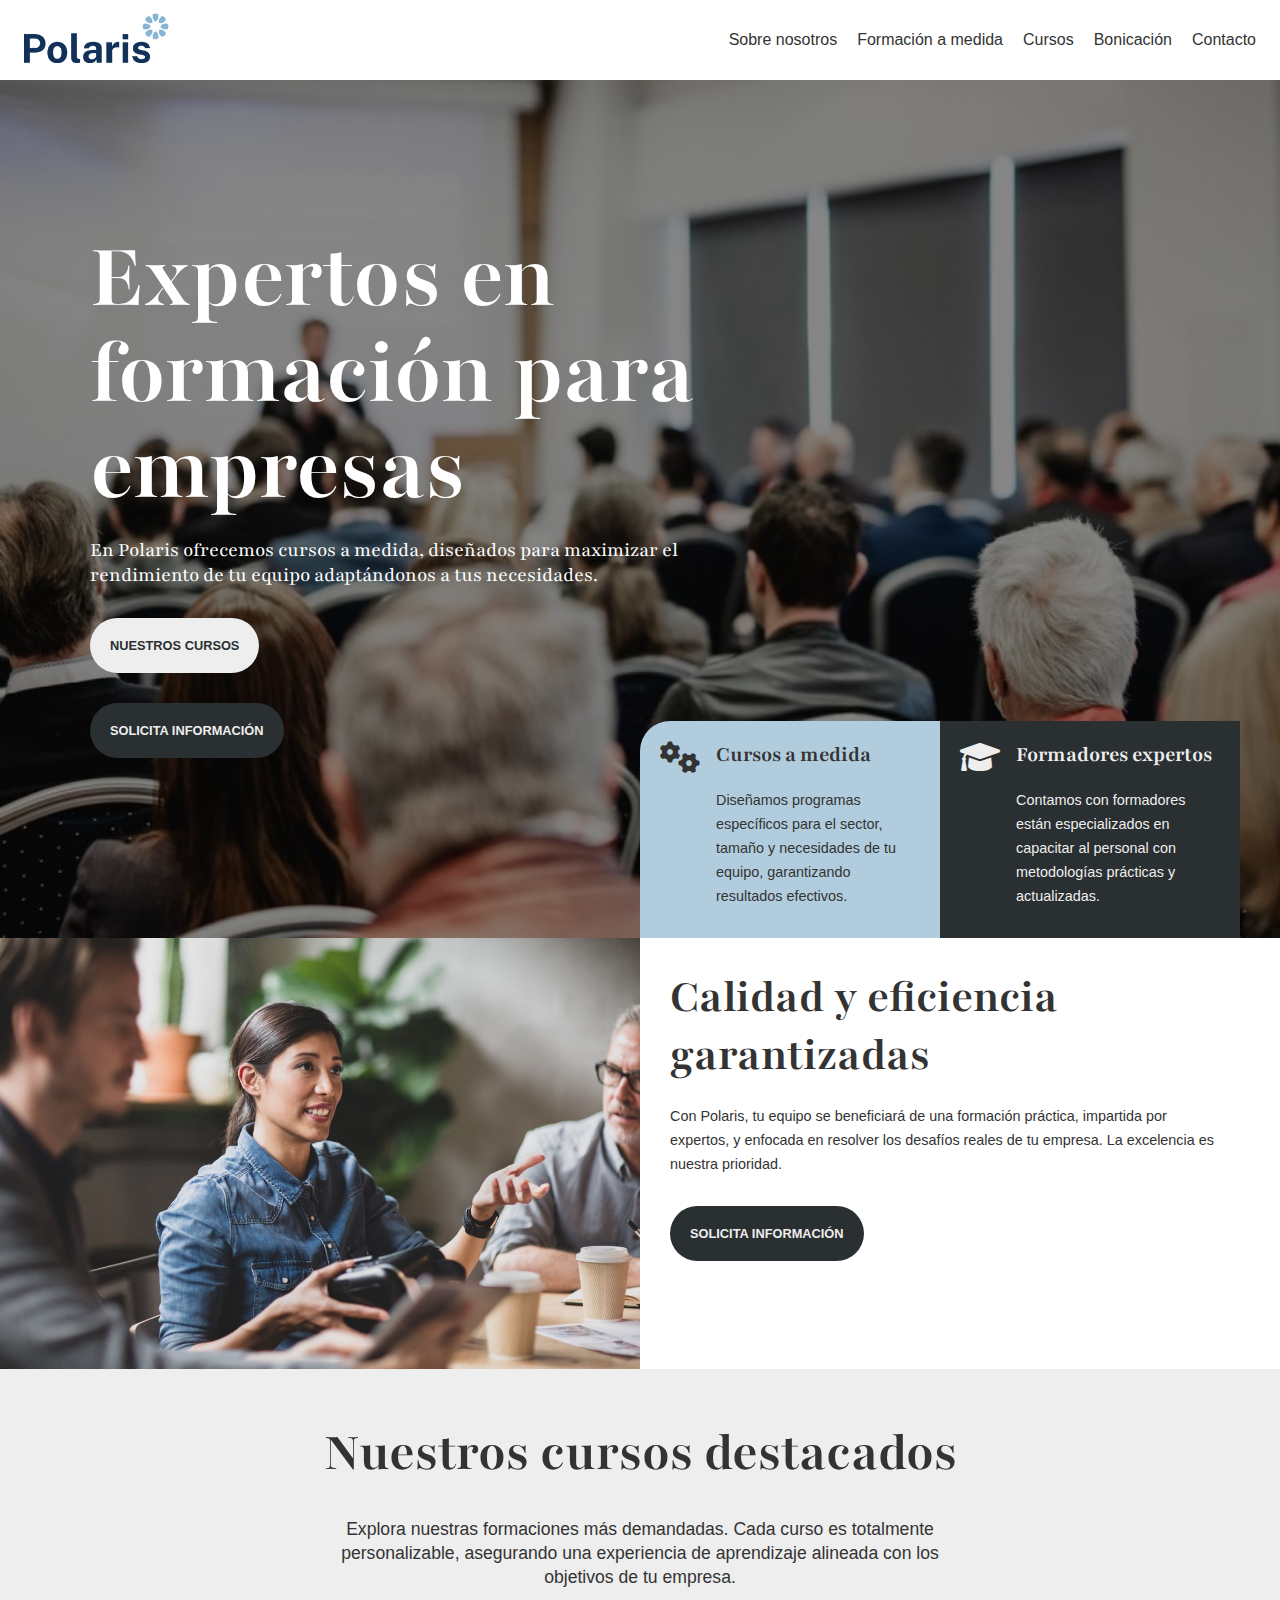
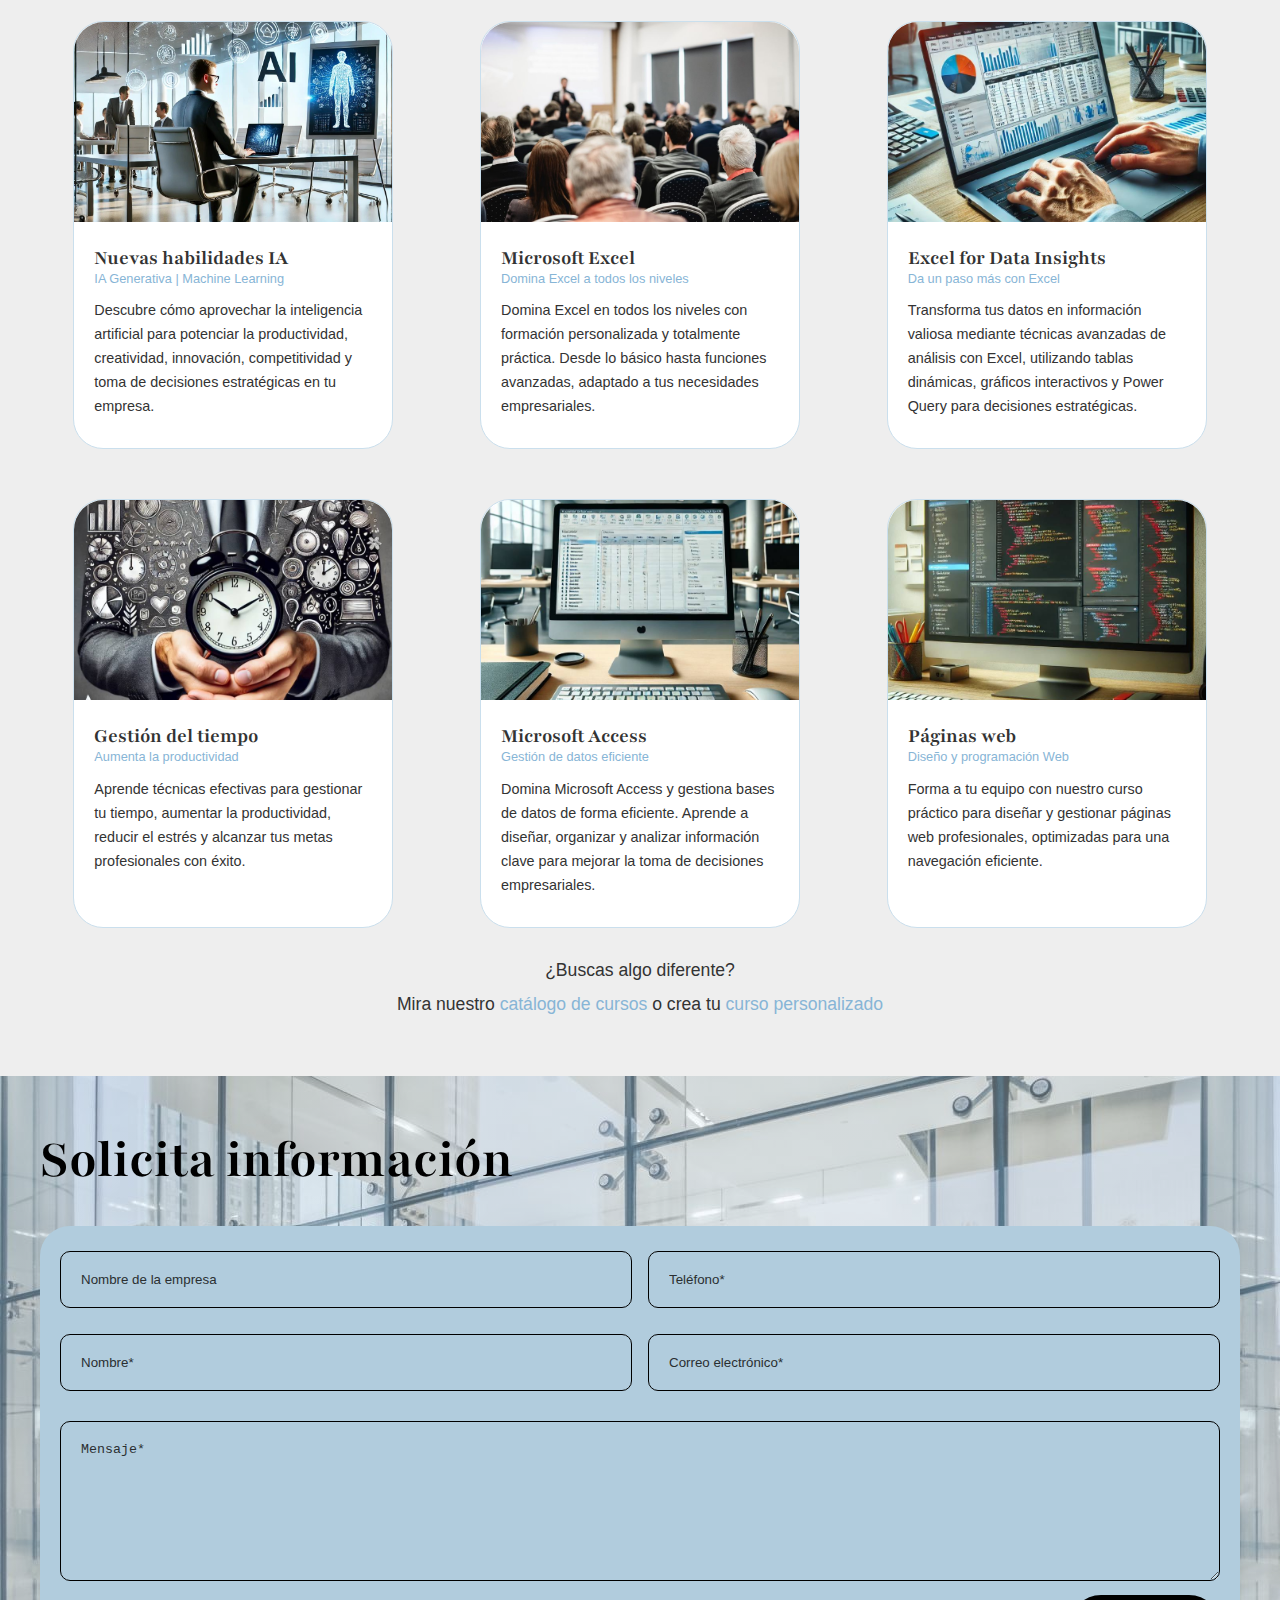
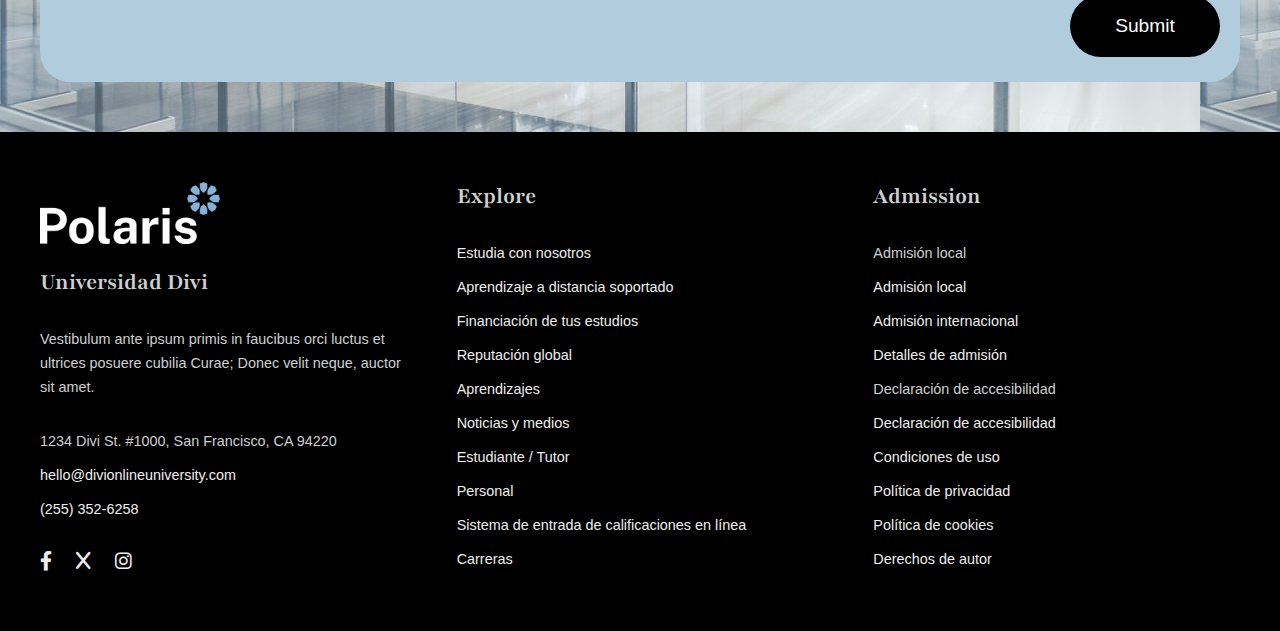
==== index.html @ 24ddc0ba "Home acabada, about us medio" ====
<!DOCTYPE html>
<html lang="es">
<head>
    <meta charset="UTF-8">
    <meta name="viewport" content="width=device-width, initial-scale=1.0">
    <title>Polaris </title>
    <link rel="shortcut icon" href="icon/favicon.ico" type="image/x-icon">

    <!-- FontAwesome -->
    <link rel="stylesheet" href="https://cdnjs.cloudflare.com/ajax/libs/font-awesome/6.0.0-beta3/css/all.min.css">

    <!-- Custom CSS -->
    <link rel="stylesheet" href="./css/style.css">    
    <link rel="stylesheet" href="./css/home.css">    
    <link rel="stylesheet" href="./css/footer.css">   

    <!-- Including jQuery -->
    <script src="https://code.jquery.com/jquery-3.6.0.min.js"></script>   
    <script src="https://cdn.jsdelivr.net/npm/@popperjs/core@2.5.4/dist/umd/popper.min.js"></script>
    <script src="https://stackpath.bootstrapcdn.com/bootstrap/4.5.2/js/bootstrap.min.js"></script>

<!-- Custom JavaScript -->
    <script src="./js/languages.js"></script>
    <script src="./js/editor.js"></script>    
    <style>
        .main-header {

        }
        .section_container {
            max-width: 1400px !important;
            margin: auto;
        }
    </style>
</head>
<body>
<header class="main-header"> 
    <a class="logo" href="./index.html"><img src="./icon/logo.png" alt="Logotipo Polaris"></a>
    <i class="menu-toggle fas fa-bars"></i>  
    <nav class="nav-ul nav-desktop">
        <ul class="nav-links">            
            <li><a href="./about.html">Sobre nosotros</a></li>
            <li><a href="./admissions.html">Formación a medida</a></li>
            <li><a href="./blog.html">Cursos</a></li>
            <li><a href="./contact.html">Bonicación</a></li>
            <li><a href="./contact.html">Contacto</a></li>            
        </ul>
    </nav>    
</header>
<nav class="nav-ul nav-mobile">
    <ul class="nav-links">            
        <li><a href="./about.html">Sobre nosotros</a></li>
        <li><a href="./admissions.html">Formación a medida</a></li>
        <li><a href="./blog.html">Cursos</a></li>
        <li><a href="./contact.html">Bonicación</a></li>     
        <li><a href="./contact.html">Contacto</a></li>       
    </ul>
</nav>

<script src="./js/menu.js"></script>
<main>
<section class="banner">
    <div class="section-container">
        <div class="banner-content">                   
            <div class="item">
                <h1>Expertos en formación para empresas</h1>
                <h3>En Polaris ofrecemos cursos a medida, diseñados para maximizar el rendimiento de tu equipo adaptándonos a tus necesidades.</h3>                
                <a class="btn btn1" href="cursos.html">Nuestros cursos</a> 
                <a class="btn btn2" href="contact.html">Solicita información</a>
            </div>
        </div>
        <!-- <div class="hola">Hola</div> -->
        <div class="students-container">
            <div class="students-item">
                <i class="fas fa-cogs"></i>
                <div class="students-content">
                    <h4>Cursos a medida</h4>          
                    <p>Diseñamos programas específicos para el sector, tamaño y necesidades de tu equipo, garantizando resultados efectivos.</p>
                </div>            
            </div>
            <div class="students-item">
                <i class="fas fa-graduation-cap"></i>
                <div class="students-content">
                    <h4>Formadores expertos</h4>          
                    <p>Contamos con formadores están especializados en capacitar al personal con metodologías prácticas y actualizadas.</p>
                </div>            
            </div>
        </div>
    </div>
</section> 
<section class="students">     
    <div class="text-medio">         
        <div class="item image-container">        
            <img class="students-image" src="./img/meet02.jpg">          
        </div>                   
        <div class="text-medio-content">
            <h3>Calidad y eficiencia garantizadas</h3>
            <p>Con Polaris, tu equipo se beneficiará de una formación práctica, impartida por expertos, y enfocada en resolver los desafíos reales de tu empresa. La excelencia es nuestra prioridad.</p>
            <a class="btn btn2" href="contact.html">Solicita información</a>
        </div>       
    </div>   
</section>
<section class="cursos">  
    <div class="section-container cursos-container"> 
        <header class="cursos-header">
            <h2>Nuestros cursos destacados</h2>
            <p>Explora nuestras formaciones más demandadas. Cada curso es totalmente personalizable, asegurando una experiencia de aprendizaje alineada con los objetivos de tu empresa.</p>               
        </header>        
        <div class="cursos-flex">
            <div class="curso">
                <img src="./img/ia.jpg" alt="IA">
                <div class="curso-content">
                    <h3>Nuevas habilidades IA</h3>
                    <h4>IA Generativa | Machine Learning</h4>
                    <p>Descubre cómo aprovechar la inteligencia artificial para potenciar la productividad, creatividad, innovación, competitividad y toma de decisiones estratégicas en tu empresa.</p>
                </div>               
            </div>
            <div class="curso">
                <img src="./img/meet01.jpg" alt="Clase meeting">
                <div class="curso-content">
                    <h3>Microsoft Excel</h3>
                    <h4>Domina Excel a todos los niveles</h4>
                    <p>Domina Excel en todos los niveles con formación personalizada y totalmente práctica. Desde lo básico hasta funciones avanzadas, adaptado a tus necesidades empresariales.</p>
                </div>               
            </div>
            <div class="curso">
                <img src="./img/excel2.jpg" alt="Portátil Excel">
                <div class="curso-content">
                    <h3>Excel for Data Insights</h3>
                    <h4>Da un paso más con Excel</h4>
                    <p>Transforma tus datos en información valiosa mediante técnicas avanzadas de análisis con Excel, utilizando tablas dinámicas, gráficos interactivos y Power Query para decisiones estratégicas.</p>
                </div>               
            </div>
            <div class="curso">
                <img src="./img/tiempo.jpg" alt="">
                <div class="curso-content">
                    <h3>Gestión del tiempo</h3>
                    <h4>Aumenta la productividad</h4>
                    <p>Aprende técnicas efectivas para gestionar tu tiempo, aumentar la productividad, reducir el estrés y alcanzar tus metas profesionales con éxito.</p>
                </div>               
            </div>
            <div class="curso">
                <img src="./img/access.jpg" alt="">
                <div class="curso-content">
                    <h3>Microsoft Access</h3>
                    <h4>Gestión de datos eficiente</h4>
                    <p>Domina Microsoft Access y gestiona bases de datos de forma eficiente. Aprende a diseñar, organizar y analizar información clave para mejorar la toma de decisiones empresariales.</p>
                </div>               
            </div>
            <div class="curso">
                <img src="./img/web.jpg" alt="">
                <div class="curso-content">
                    <h3>Páginas web</h3>
                    <h4>Diseño y programación Web</h4>
                    <p>Forma a tu equipo con nuestro curso práctico para diseñar y gestionar páginas web profesionales, optimizadas para una navegación eficiente.</p>
                </div>               
            </div>            
        </div> <!-- Cursos Flex  -->
        <div class="diferente">
            <p>¿Buscas algo diferente?</p>
            <p>Mira nuestro <a href="cursos.html">catálogo de cursos</a> o crea tu <a href="amedida.html">curso personalizado</a></p>   
        </div>
             
    </div>      
</section>    
<section class="contact">
    <div class="section-container">    
        <header>
            <h2>Solicita información</h2>  
        </header>
        
        <form action="#" method="post" class="section-container mission-container formContact">
            <div class="form-group">
                <input type="text" name="empresa" placeholder="Nombre de la empresa">
                <input type="tel" name="telefono" placeholder="Teléfono*" required>
                <input type="text" name="nombre" placeholder="Nombre*" required>    
                <input type="email" name="email" placeholder="Correo electrónico*" required>
            </div>
            <textarea class="textareaContact" name="message" placeholder="Mensaje*" required></textarea>
            <input type="submit" class="btnContact">
        </form>
    </div> <!-- Container -->
</section> <!-- Mission -->
</main>
<footer class="footer">
  <div class="section-container footer-container">
    <div class="footer-column">
      <img src="./icon/polaris_logo_blanco.png" alt="Logotipo Polaris de color blanco" class="logo-blanco">
      <h4 class="footer-title">Universidad Divi</h4>
      <p class="footer-text">Vestibulum ante ipsum primis in faucibus orci luctus et ultrices posuere cubilia Curae; Donec velit neque, auctor sit amet.</p>
      <div class="footer-contact">
        <p>1234 Divi St. #1000, San Francisco, CA 94220</p>
        <p><a href="mailto:hello@divionlineuniversity.com">hello@divionlineuniversity.com</a></p>
        <p><a href="tel:+12553526258">(255) 352-6258</a></p>
      </div>
      <div class="social">
        <a href="https://www.facebook.com" target="_blank" class="fab fa-facebook-f">
            
        </a>
        <a href="https://x.com" target="_blank" class="fab fa-x">
            
        </a>
        <a href="https://www.instagram.com" target="_blank" class="fab fa-instagram">
            
        </a>
      </div>
    </div>

    <div class="footer-column">
        <h4 class="footer-title">Explore</h4>
        <p><a href="#">Estudia con nosotros</a></p>
        <p><a href="#">Aprendizaje a distancia soportado</a></p>
        <p><a href="#">Financiación de tus estudios</a></p>
        <p><a href="#">Reputación global</a></p>
        <p><a href="#">Aprendizajes</a></p>
        <p><a href="#">Noticias y medios</a></p>
      
        
        <p><a href="#">Estudiante / Tutor</a></p>
        <p><a href="#">Personal</a></p>
        <p><a href="#">Sistema de entrada de calificaciones en línea</a></p>
        <p><a href="#">Carreras</a></p>
    </div>

    <div class="footer-column">
        <h4 class="footer-title">Admission</h4>
        <p class="footer-section-title">Admisión local</p>
        <p><a href="#">Admisión local</a></p>
        <p><a href="#">Admisión internacional</a></p>
        <p><a href="#">Detalles de admisión</a></p>
        <p class="footer-section-title">Declaración de accesibilidad</p>
        <p><a href="#">Declaración de accesibilidad</a></p>
        <p><a href="#">Condiciones de uso</a></p>
        <p><a href="#">Política de privacidad</a></p>
        <p><a href="#">Política de cookies</a></p>
        <p><a href="#">Derechos de autor</a></p>
    </div>
  </div>  
</footer>    
</body>
</html>
---- css/style.css ----
@import url('https://fonts.googleapis.com/css2?family=Playfair:ital,opsz,wght@0,5..1200,300..900;1,5..1200,300..900&display=swap');
*,
*::after, 
*::before {
    margin: 0;
    padding: 0;
    box-sizing: border-box;
}
:root {
    --color-light-gray: #eeeeee;
    --color-dark-gray: #2a2f31;
    --color-white: #ffffff;
    --color-blue-gray: #b1ccdd;
    --color-black: black;
    --color-gray: #333333;
    --color-light-blue-gray: #9c9e9c;
    --color-icon-bg: #b1ccdd;
    --color-border: #E0E0E0;
    --color-dark-blue: #87b5d6;
    --color-logo-navy: #113159;
    --color-logo-sky: #cadfed;
}

/*  ********************************* * *  * * * * * * * * *  *********************************************** */
/*  *********************************     ESTILOS GENERALES   *********************************************** */
/*  ********************************* * *  * * * * * * * * *  *********************************************** */

body {
    font-family: "Open Sans", Arial, sans-serif;
    background-color: var(--color-light-gray);
    ;
}
h1,
h2,
h3,
h4,
h5,
h6 {
    font-family: "Playfair", serif;
    font-optical-sizing: auto;
}
section:not(section:banner) {
    padding: 50px 20px;
}

section header {
    margin-bottom: 2rem;
}
section header > h2 {
    font-size: 2.5rem;
    margin-bottom: 1.5rem;
}

p a {
    color: var(--color-dark-blue);
    text-decoration: none;
}
p a:hover {
    text-decoration: underline;
}

/* BOTONES */
a.btn {
    display: block;
    width: fit-content;
    border-radius: 50px;
    padding: 20px;
    text-transform: uppercase;
    font-size: .8rem;
    font-weight: 700;
    position: relative;
    cursor: pointer;
    margin: 30px 0;
    text-decoration: none;
}
a.btn:after {
    content: ">";
    position: absolute;
    right: 20px;
    opacity: 0;
    transition: .2s;
}
a.btn:hover:after {
    opacity: 1;
    right: 8px;
}
a.btn1 {    
    background-color: var(--color-light-gray);
    color: var(--color-dark-gray)    
    
}
a.btn2 {    
    color: var(--color-light-gray);
    background-color: var(--color-dark-gray);
}



p {
    line-height: 1.5rem;
    font-size: 0.9rem;
    margin-bottom: 10px;
    
}

.section-container {
    position: relative;
    max-width: 1200px;
    margin: auto;
}



/*  ********************************* * *  * * * * * * * * *  *********************************************** */
/*  ********************************* * *  * HEADER NAV  * *  *********************************************** */
/*  ********************************* * *  * * * * * * * * *  *********************************************** */

header.main-header {
    background-color: var(--color-white);
    height: 80px;
    padding: 0 24px;
    display: flex;
    justify-content: space-between;
    align-items: center;
    position: relative;
    
}
header.main-header > * {
    display: block;
}
a.logo > img {
    height: 50px;
    
}
i.fa-bars {
    font-size: 24px;
    color: var(--color-logo-navy);
    cursor: pointer;
    
}
i.fa-bars:hover {    
    color: var(--color-dark-blue);
    transition: .5s;    
}
nav.nav-desktop {
    display: none;
}
nav.nav-mobile {
    background-color: var(--color-white);
    position: absolute;
    left: 0;
    right: 0;
    top: 80px;
    padding: 24px;
    z-index: 100;
    display: none;
}
nav.nav-mobile li {
    list-style: none;    
    border-bottom: 1px solid var(--color-light-gray);
}
nav.nav-mobile li:hover {
    background-color: var(--color-light-gray);
    transition: .5s;
}
nav.nav-mobile a {
    color: var(--color-logo-navy);
    text-decoration: none;
    display: block;
    padding: 14px;
}

@media (min-width: 980px) {
    i.fa-bars {
        display: none;
    }
    .nav-mobile {
        display: none !important;
    }
    nav.nav-desktop {
        display: block;
    }
    nav.nav-desktop ul {
        display: flex;
    }
    nav.nav-desktop li {
        list-style: none;
        margin-left: 20px
    }

    nav.nav-desktop a {
        text-decoration: none;
        color: var(--color-gray)
    }
    nav.nav-desktop a:hover {
        color: var(--color-logo-navy);

    }    
}

/*FORM*/

/* Form Section */

section.contact {
    
    background-image: linear-gradient(#fff5,#fff5),url(../img/office2.jpg);
    padding: 50px 20px;
    
    
}
.contact header > h2 {
    font-size: 3.5rem;
    
}
.formContact {
    background: var(--color-icon-bg);
    padding: 20px;
    border-radius: 30px;    
    text-align: right;     
    max-width: 400px;
}
form input, form textarea {
    padding: 20px;
    border: 1px solid var(--color-black);
    border-radius: 10px;
    /* font-size: 1rem; */
    background: transparent;
    width: 100%;
    margin: 5px 0;
    outline: none;
}

form input:focus, form textarea:focus {
    background-color: var(--color-logo-sky);
}

form input::placeholder, form textarea::placeholder {
    color: var(--color-dark-gray);
}

.textareaContact {
   
    height: 160px;
    
}

.btnContact {
    width: 150px;
    padding: 20px;
    background: black;
    color: white;
    border: none;
    border-radius: 40px;
    font-size: 1.2rem;
    cursor: pointer;   
}

.cardsContact {
    display: flex;
    justify-content: space-around;
    gap: 20px;
    padding: 20px;
    margin: 30px 80px;
}

.card {
    flex: 1;
    padding: 15px;
    border-radius: 8px;
}

.card h3 {
    margin: 0 0 10px;
    font-size: 1.2em;
}

.card p {
    margin: 5px 0;
}
@media (min-width: 980px) {
    .formContact {           
            
        max-width: initial;
    }

    .form-group {
        display: flex;
        flex-wrap: wrap;
        gap: 1rem;
        margin-bottom: 20px;
    }

    .form-group > * {
        flex: 1 1 400px;
    }

}
---- css/home.css ----
.banner {
   
    color: var(--color-white);
    background-image: linear-gradient(#0007,#0007),url("../img/meet01.jpg");
    background-size: cover;
    background-position: center;
    background-repeat: no-repeat;    
    position: relative;
    text-align: start;  


}
.banner-content {
    position: relative;
    z-index: 2;
    max-width: 750px;
    padding: 50px 20px;
    
}


.banner-content h1 {
    font-size: 4rem;
    color: var(--color-white);
    text-align: left;
    /* text-shadow: 0 0 3px black; */
    line-height: 4rem;
    
}

.banner-content h3 {
    font-size: 1.3rem;
    /* margin-left: 160px; */
    margin-top: 20px;
    
    font-weight: 400;    
}

/*---------------SECCION CALIDAD Y EFICIENCIA ------------------------------*/
section.students {
    background-color: var(--color-dark-gray);
    padding: 0 30px;
}
.students-container {
    background-color: var(--color-dark-gray);
    padding: 20px;
}
.students-item {
    padding: 20px;
    border-radius: 30px 0 0 0;
    display: flex;
    gap: 16px;
}
.students-content > h4 {
    font-size: 1.4rem;
    margin-bottom: 20px;
}

.students-item:first-of-type {
    background-color: var(--color-blue-gray);
    color: var(--color-gray)

}
.students-item:last-of-type {
    color: var(--color-light-gray);
    background-color: var(--color-dark-gray);

}
.students-item i {
    font-size: 2rem;
}
.students-image {
    width: 100%;
    border-radius: 0 0 30px 0;
}
.text-medio-content {
    background-color: var(--color-white);
    margin-top: 20px;
    padding: 30px;
    border-radius: 0 30px 0 0;
    color: var(--color-gray);
}
.text-medio-content h3 {
    font-size: 1.5rem;
    margin-bottom: 20px;
}



@media (min-width: 980px) {
    .banner-content {
        padding: 150px 50px;
        
    }

    
    .banner-content h1 {
        font-size: 6rem; 
        line-height: 6rem;   
        
    }

   
    
    .banner-content h3 {
        font-size: 1.3rem;
        /* margin-left: 160px; */
        margin-top: 20px;
        
        font-weight: 400;    
    }
    section.students {
        padding: 0;
        
        
    }
    .text-medio {
        display: flex;
        


    }
    .text-medio > *{
        flex: 1 1 50%;
    }
    .text-medio-content {
        border-radius: 0;

        
    }
    .text-medio-content h3 {
        font-size: 3rem;
        
    }
    .text-medio-content > * {
        max-width: 550px;
    }
    
    .students-container {
        background-color: initial;
        position: absolute;
        bottom: 0;
        right: 0;
        display: flex;
        justify-content: flex-end;
        padding: initial;
        
    }
    .students-container > * {
        flex: 0 0 25%;
    }
    .students-item:last-of-type {
        border-radius: 0;
    }
    .text-medio-flex {
        display: flex;
        justify-content: flex-start;
    }
    .text-medio-flex >  * {
        flex: 0 0 300px;
    }
    div.text-medio-content {
        margin: 0;
    }
    .students-image {
       height: 100%;
       border-radius: initial;
       object-fit: cover;
    }

    

}

/* SECCION CURSOS*/

section.cursos {
    background-color: var(--color-light-gray);
    color: var(--color-gray);
    padding: 50px 20px
    
}
.cursos-header {
    text-align: center;    
    
}

.cursos-header p {
    margin: 30px auto 20px;
}
.curso {
    border-radius: 30px;
    border: 1px solid var(--color-logo-sky);
    margin: 0 auto 30px;
    background-color: var(--color-white);
    max-width: 320px;
    
}
.curso img {
    width: 100%;
    border-radius: 30px 30px 0 0;
    height: 200px;
    object-fit: cover;
}
.curso-content {
    padding: 20px;
}
.curso-content h3 {
    font-size: 1.3rem;    
}
.curso-content h4 {
    font-size: .8rem;   
    font-weight: 400;
    font-family: "Open Sans", Arial, sans-serif;
    color: var(--color-dark-blue);
    margin-bottom: .8rem;
}
.diferente {
    text-align: center;


}


@media (min-width: 980px) {
    .cursos-flex {
        display: flex;
        gap: 20px;
        flex-wrap: wrap;
    }
    .cursos-flex > * {
        flex: 1 1 300px;
    }
    .cursos-header h2 {
        font-size: 3.5rem;
        
    }
    .cursos-header p {
        font-size: 1.1rem;
        max-width: 600px;
        
    }
    .diferente p {
        font-size: 1.1rem;
        
    }
}
---- css/footer.css ----
.footer {
    background-color: #000;
    color: #cdd0d1;
    padding: 30px;
}
.footer a {
  color: var(--color-light-gray);
  text-decoration: none;
}
.footer a:hover {
  color: var(--color-white);
  text-decoration: none;
}
.footer p {
  margin-bottom: 10px;;
}
.footer .logo-blanco {
  width: 180px;
  margin-bottom: 20px;
}

.footer-title {
  margin-bottom: 30px;
}

.footer-contact {
  padding: 20px 0;
}

.footer-column {
  padding: 20px 0;
}

.footer-column:not(:first-of-type) {  
  border-top: 1px solid var(--color-dark-gray);
}
.social a {
  margin-right: 20px;
  font-size: 1.2rem;
}

@media (min-width: 980px) {
  .footer-container {
    display: flex;
    gap: 50px;
    justify-content: space-between;
  }
  .footer-column {
    flex: 1 1 300px;
    border-top: initial;
  }
  .footer-column:not(:first-of-type) {  
    border-top: 0;
  }
  .footer-title {
    font-size: 1.5rem;
  }
}
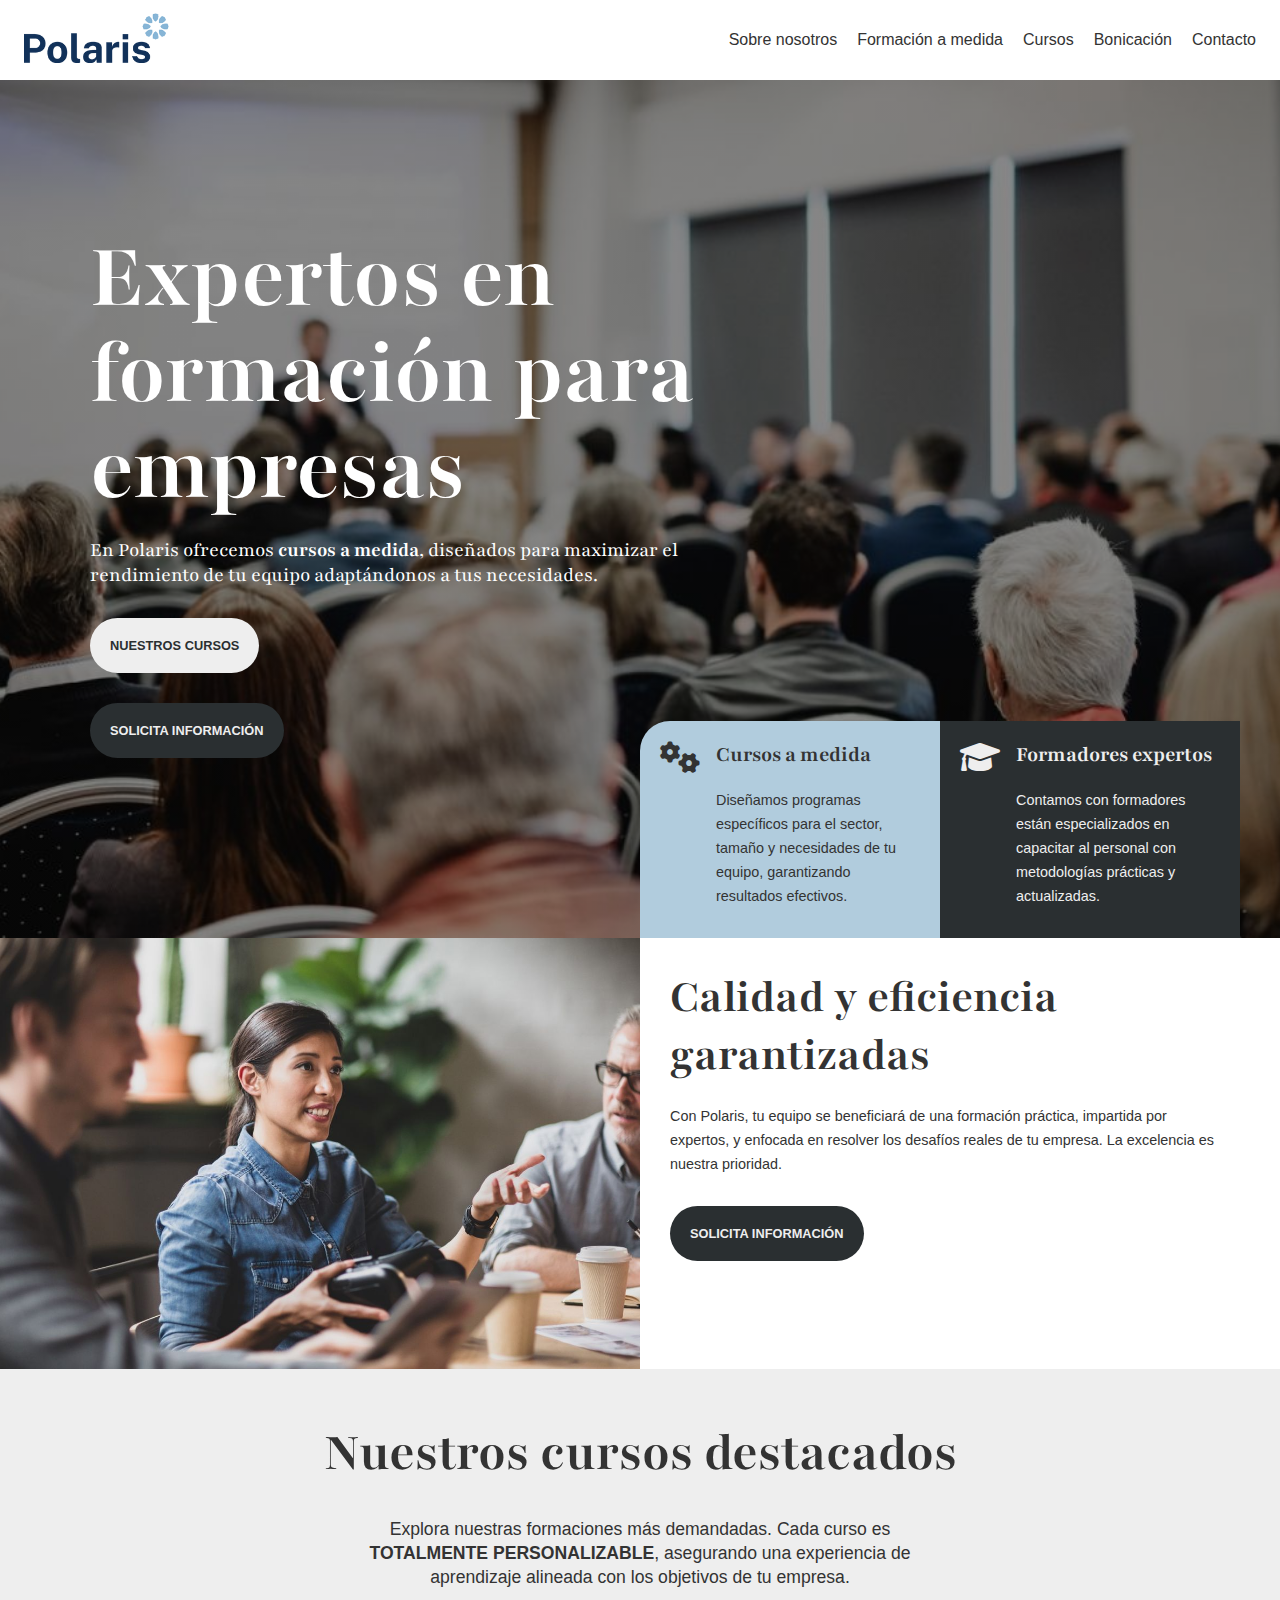
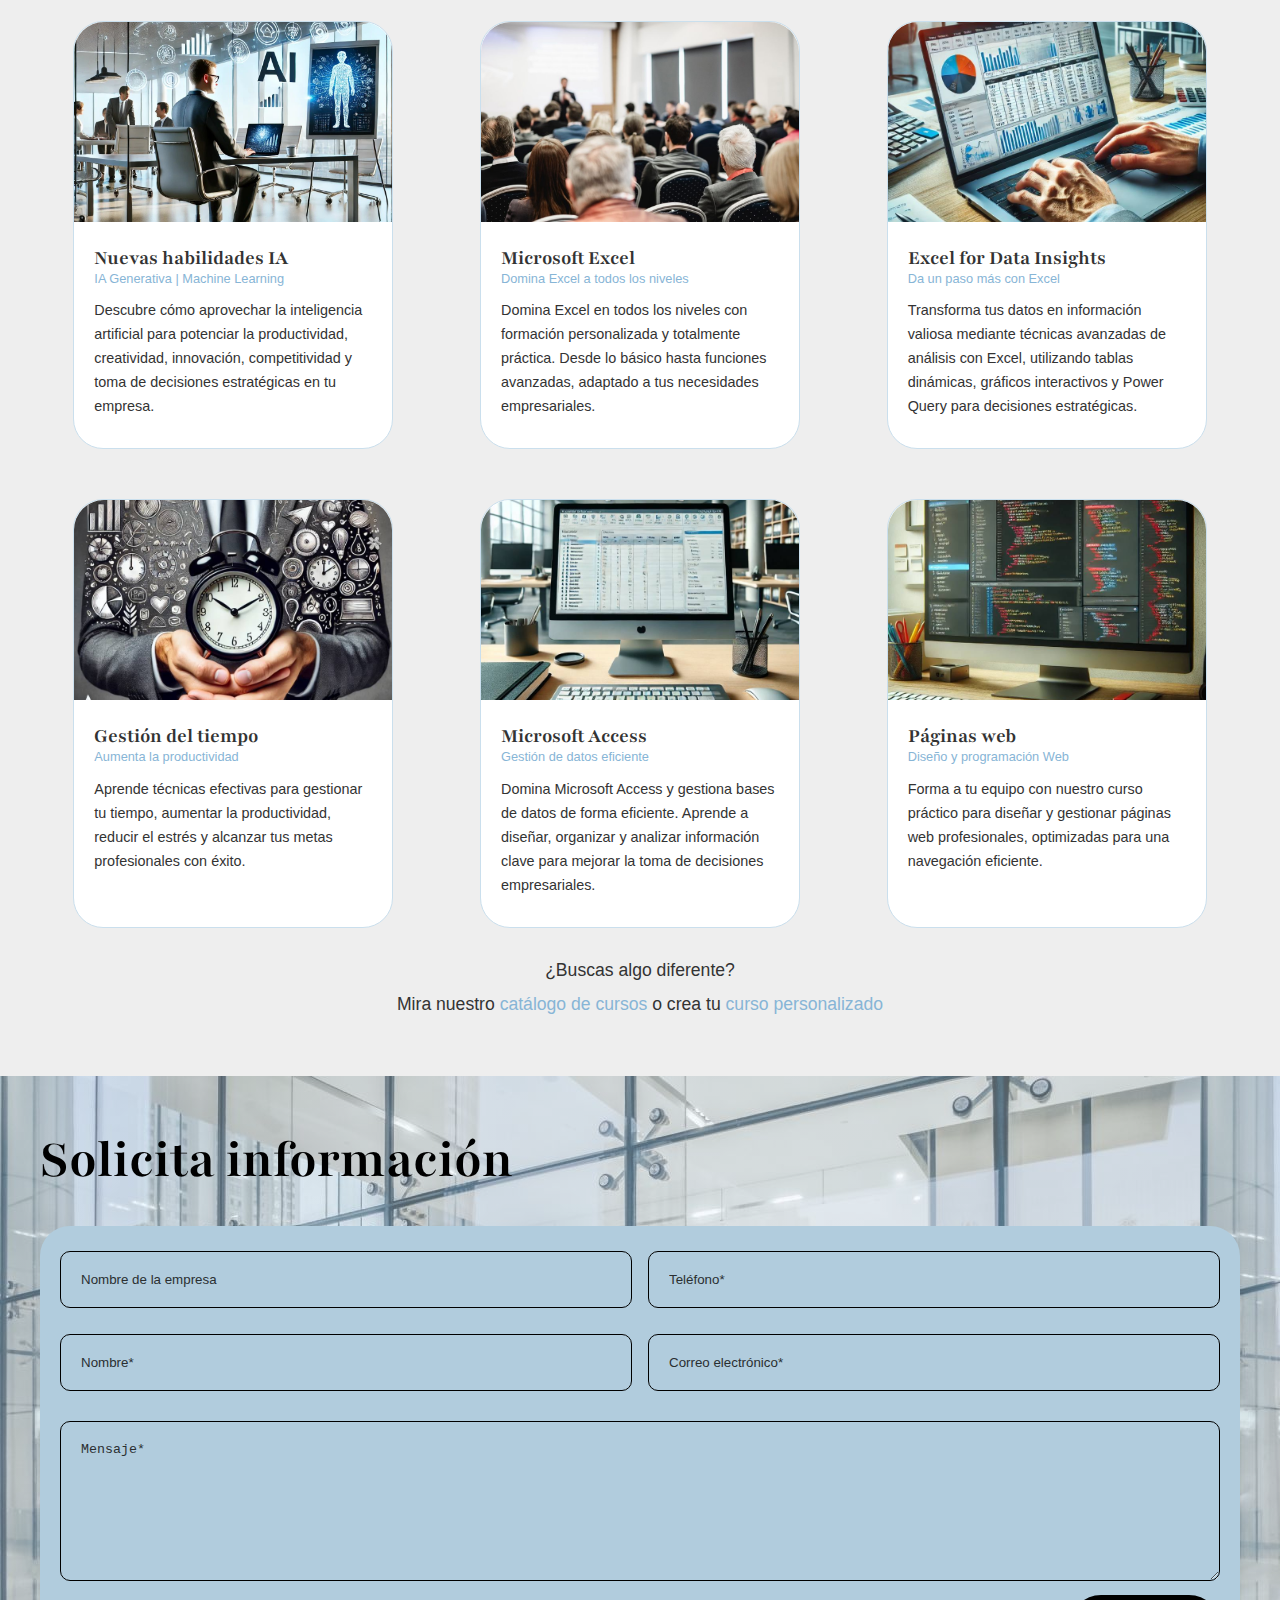
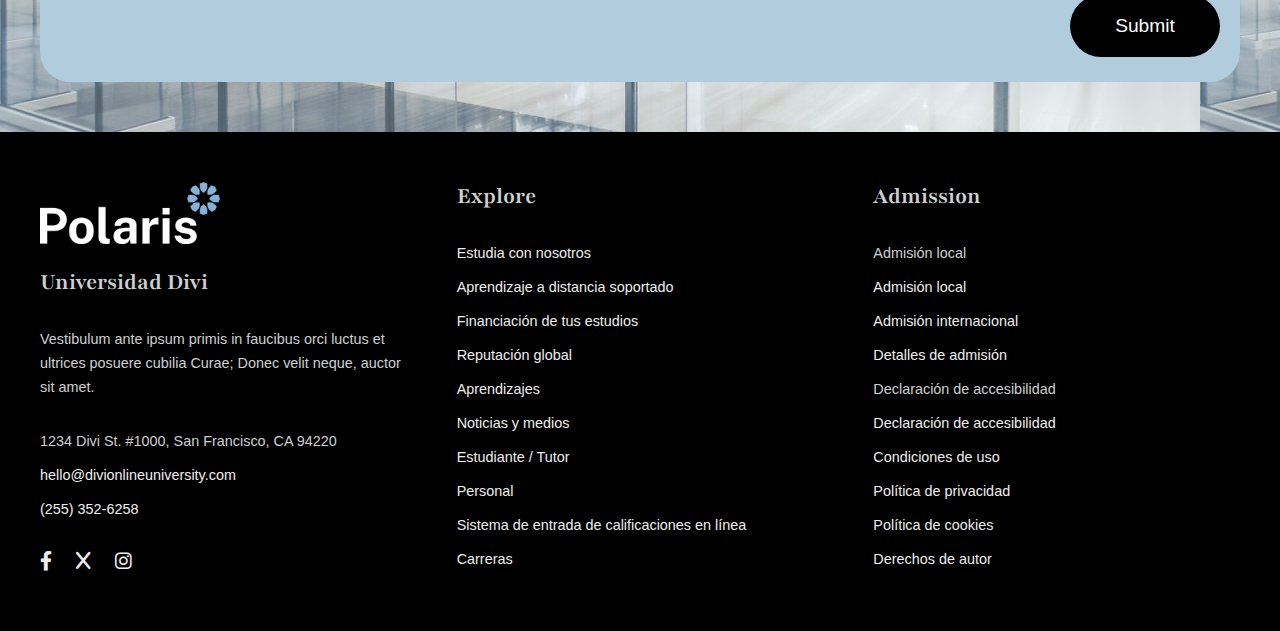
==== commit 232c0317: "About us hecho" ====
--- a/index.html
+++ b/index.html
@@ -39,7 +39,7 @@
     <nav class="nav-ul nav-desktop">
         <ul class="nav-links">            
             <li><a href="./about.html">Sobre nosotros</a></li>
-            <li><a href="./admissions.html">Formación a medida</a></li>
+            <li><a href="./amedida.html">Formación a medida</a></li>
             <li><a href="./blog.html">Cursos</a></li>
             <li><a href="./contact.html">Bonicación</a></li>
             <li><a href="./contact.html">Contacto</a></li>            
@@ -49,7 +49,7 @@
 <nav class="nav-ul nav-mobile">
     <ul class="nav-links">            
         <li><a href="./about.html">Sobre nosotros</a></li>
-        <li><a href="./admissions.html">Formación a medida</a></li>
+        <li><a href="./amedida.html">Formación a medida</a></li>
         <li><a href="./blog.html">Cursos</a></li>
         <li><a href="./contact.html">Bonicación</a></li>     
         <li><a href="./contact.html">Contacto</a></li>       
@@ -63,7 +63,7 @@
         <div class="banner-content">                   
             <div class="item">
                 <h1>Expertos en formación para empresas</h1>
-                <h3>En Polaris ofrecemos cursos a medida, diseñados para maximizar el rendimiento de tu equipo adaptándonos a tus necesidades.</h3>                
+                <h3>En Polaris ofrecemos <strong>cursos a medida</strong>, diseñados para maximizar el rendimiento de tu equipo adaptándonos a tus necesidades.</h3>                
                 <a class="btn btn1" href="cursos.html">Nuestros cursos</a> 
                 <a class="btn btn2" href="contact.html">Solicita información</a>
             </div>
@@ -103,7 +103,7 @@
     <div class="section-container cursos-container"> 
         <header class="cursos-header">
             <h2>Nuestros cursos destacados</h2>
-            <p>Explora nuestras formaciones más demandadas. Cada curso es totalmente personalizable, asegurando una experiencia de aprendizaje alineada con los objetivos de tu empresa.</p>               
+            <p>Explora nuestras formaciones más demandadas. Cada curso es <strong>TOTALMENTE&nbsp;PERSONALIZABLE</strong>, asegurando una experiencia de aprendizaje alineada con los objetivos de tu empresa.</p>               
         </header>        
         <div class="cursos-flex">
             <div class="curso">
--- a/css/style.css
+++ b/css/style.css
@@ -11,6 +11,7 @@
     --color-dark-gray: #2a2f31;
     --color-white: #ffffff;
     --color-blue-gray: #b1ccdd;
+    --color-green: #c9dbdb;
     --color-black: black;
     --color-gray: #333333;
     --color-light-blue-gray: #9c9e9c;
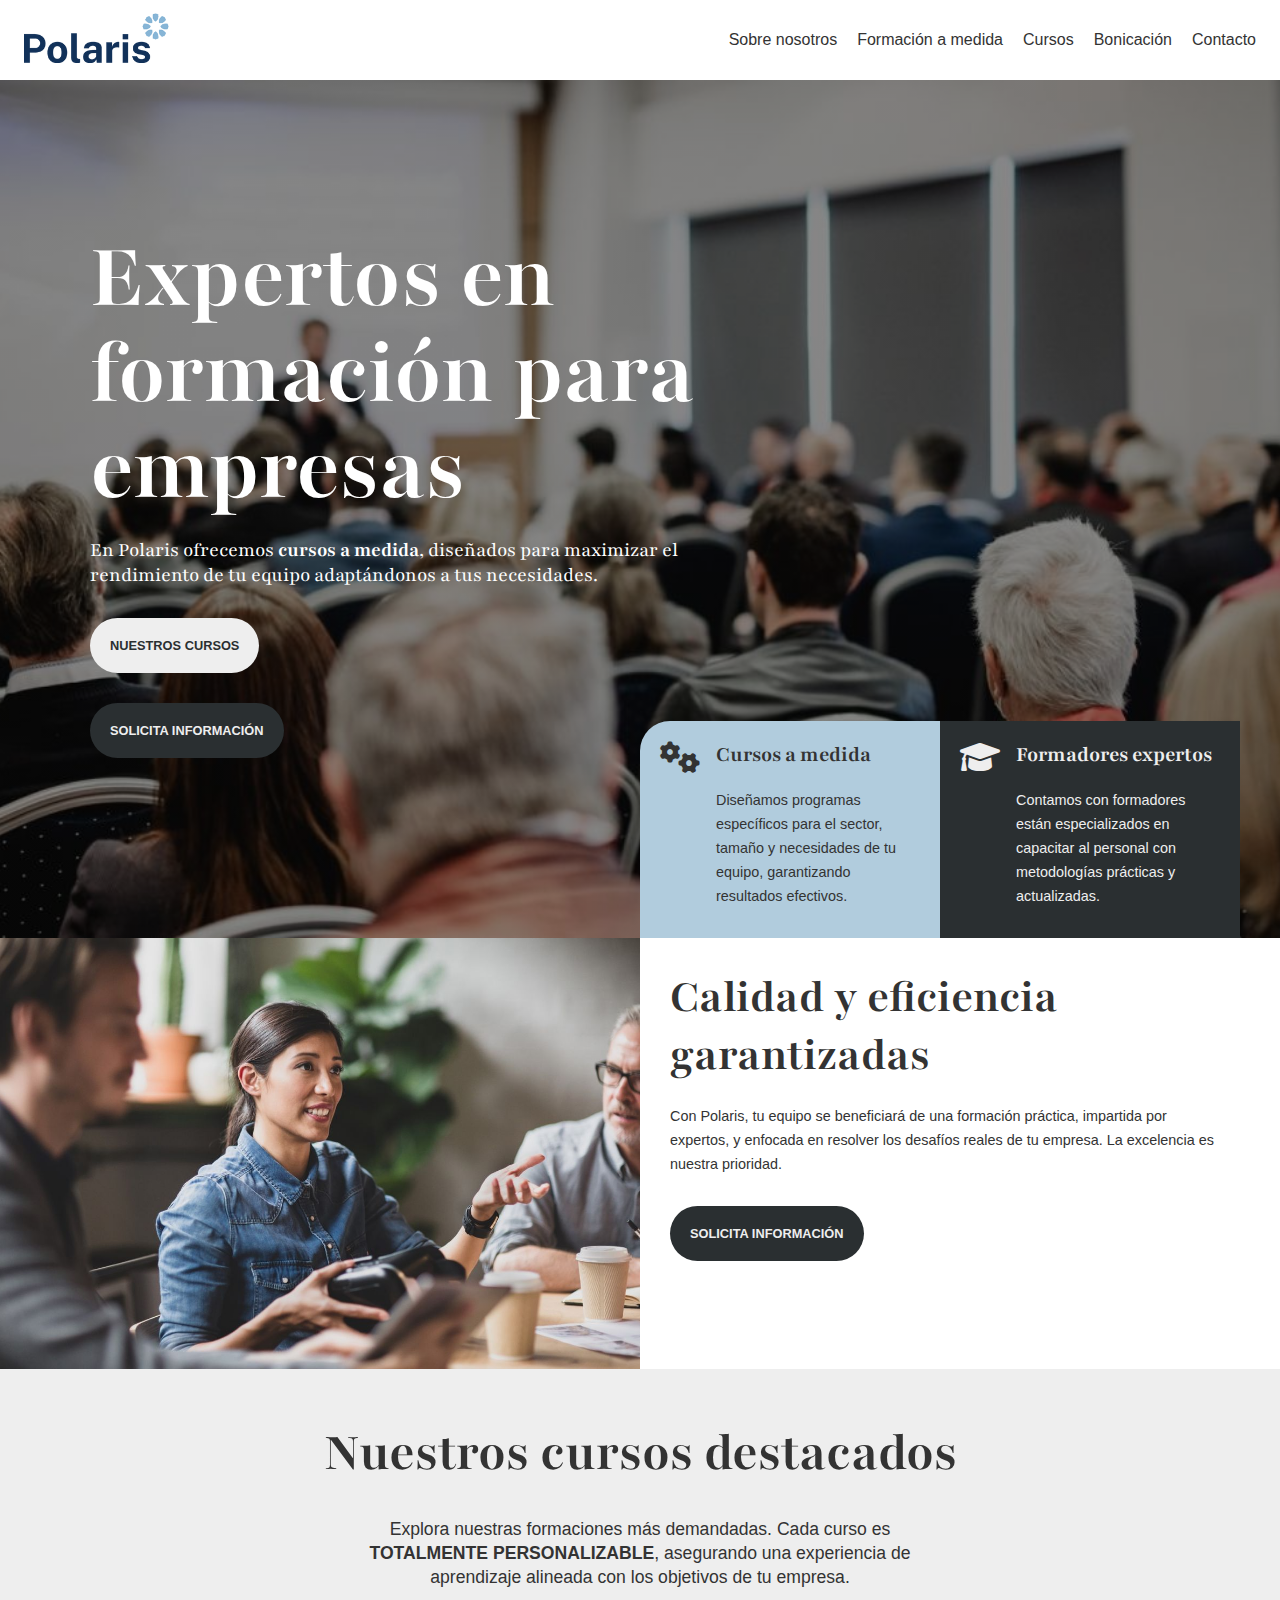
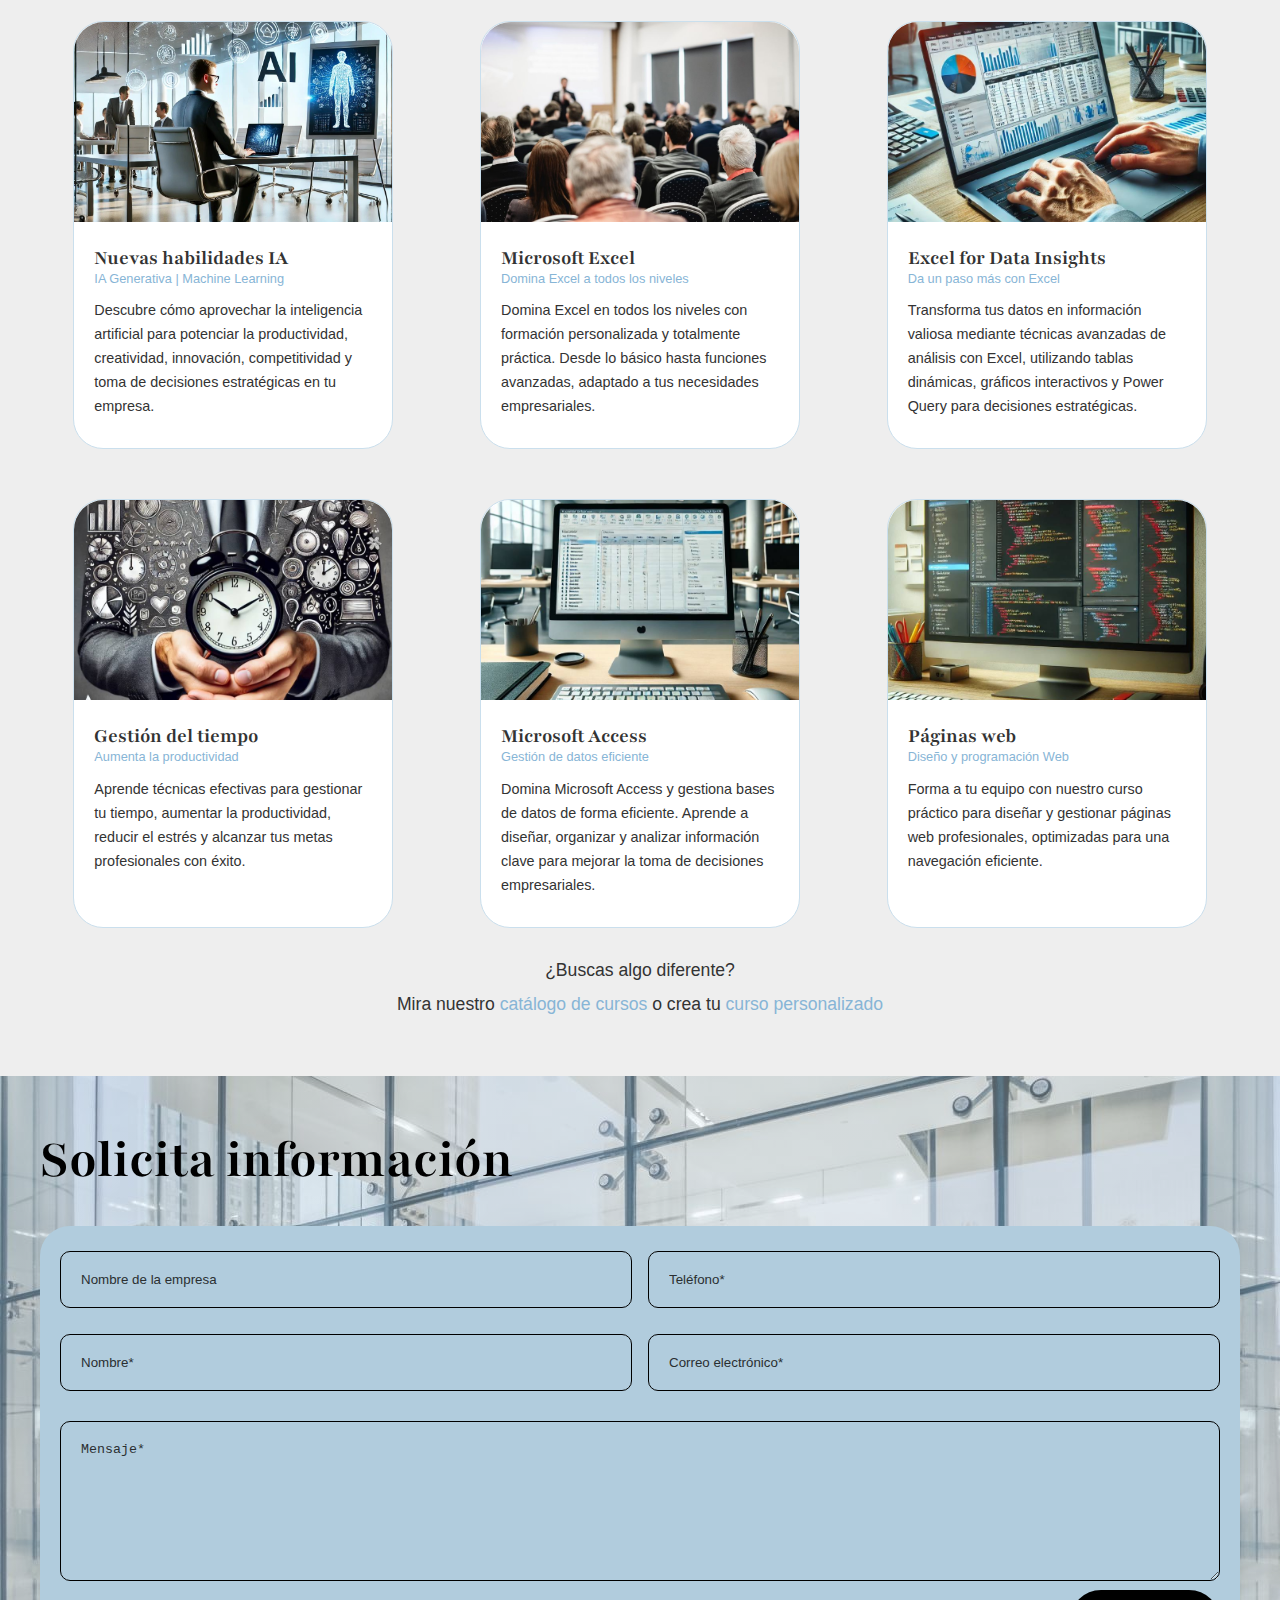
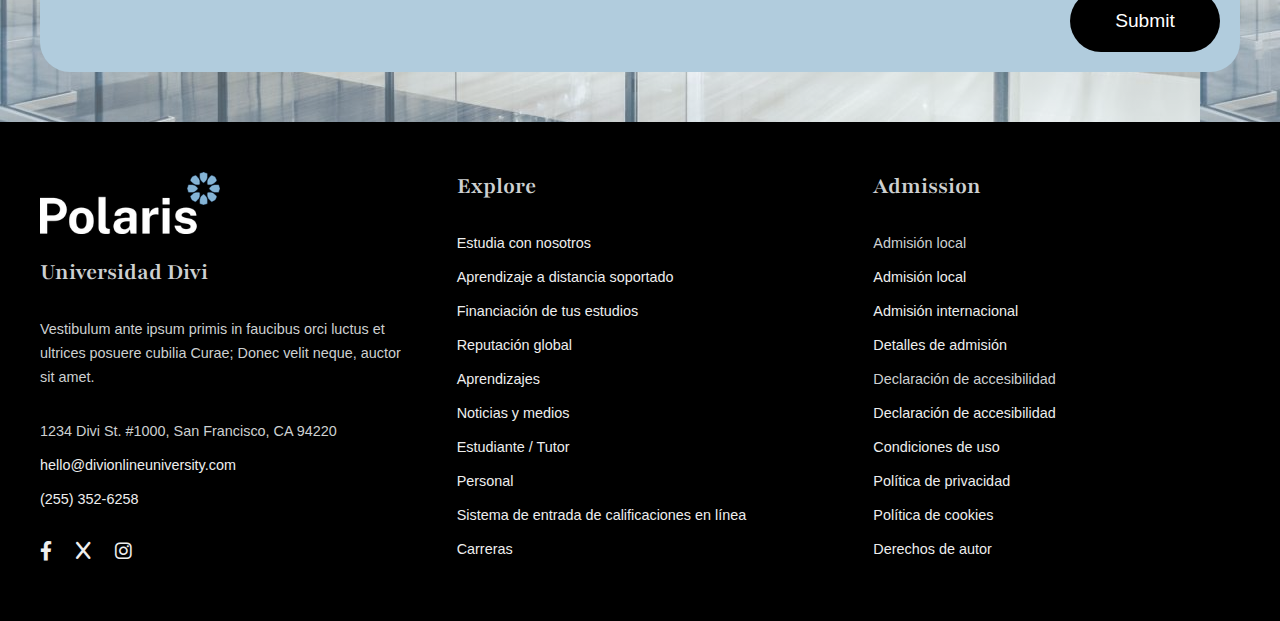
==== commit bc3bfe45: "A medida acabado" ====
--- a/index.html
+++ b/index.html
@@ -4,7 +4,7 @@
     <meta charset="UTF-8">
     <meta name="viewport" content="width=device-width, initial-scale=1.0">
     <title>Polaris </title>
-    <link rel="shortcut icon" href="icon/favicon.ico" type="image/x-icon">
+    <link rel="icon" href="./icon/star-cyan.png" type="image/x-icon">
 
     <!-- FontAwesome -->
     <link rel="stylesheet" href="https://cdnjs.cloudflare.com/ajax/libs/font-awesome/6.0.0-beta3/css/all.min.css">
@@ -176,7 +176,7 @@
                 <input type="email" name="email" placeholder="Correo electrónico*" required>
             </div>
             <textarea class="textareaContact" name="message" placeholder="Mensaje*" required></textarea>
-            <input type="submit" class="btnContact">
+            <div class="submitButton"><input type="submit" class="btnContact"></div>
         </form>
     </div> <!-- Container -->
 </section> <!-- Mission -->
--- a/css/style.css
+++ b/css/style.css
@@ -218,10 +218,10 @@
     background: var(--color-icon-bg);
     padding: 20px;
     border-radius: 30px;    
-    text-align: right;     
+      
     max-width: 400px;
 }
-form input, form textarea {
+form input:not(input[type="checkbox"],input[type="submit"]), form textarea, select {
     padding: 20px;
     border: 1px solid var(--color-black);
     border-radius: 10px;
@@ -231,8 +231,11 @@
     margin: 5px 0;
     outline: none;
 }
-
-form input:focus, form textarea:focus {
+form input[type="checkbox"]{
+    margin-bottom: 10px;
+}
+
+form input:not(input[type="checkbox"],input[type="submit"]):focus, form textarea:focus {
     background-color: var(--color-logo-sky);
 }
 
@@ -245,7 +248,9 @@
     height: 160px;
     
 }
-
+div.submitButton {
+    text-align: right;
+}
 .btnContact {
     width: 150px;
     padding: 20px;
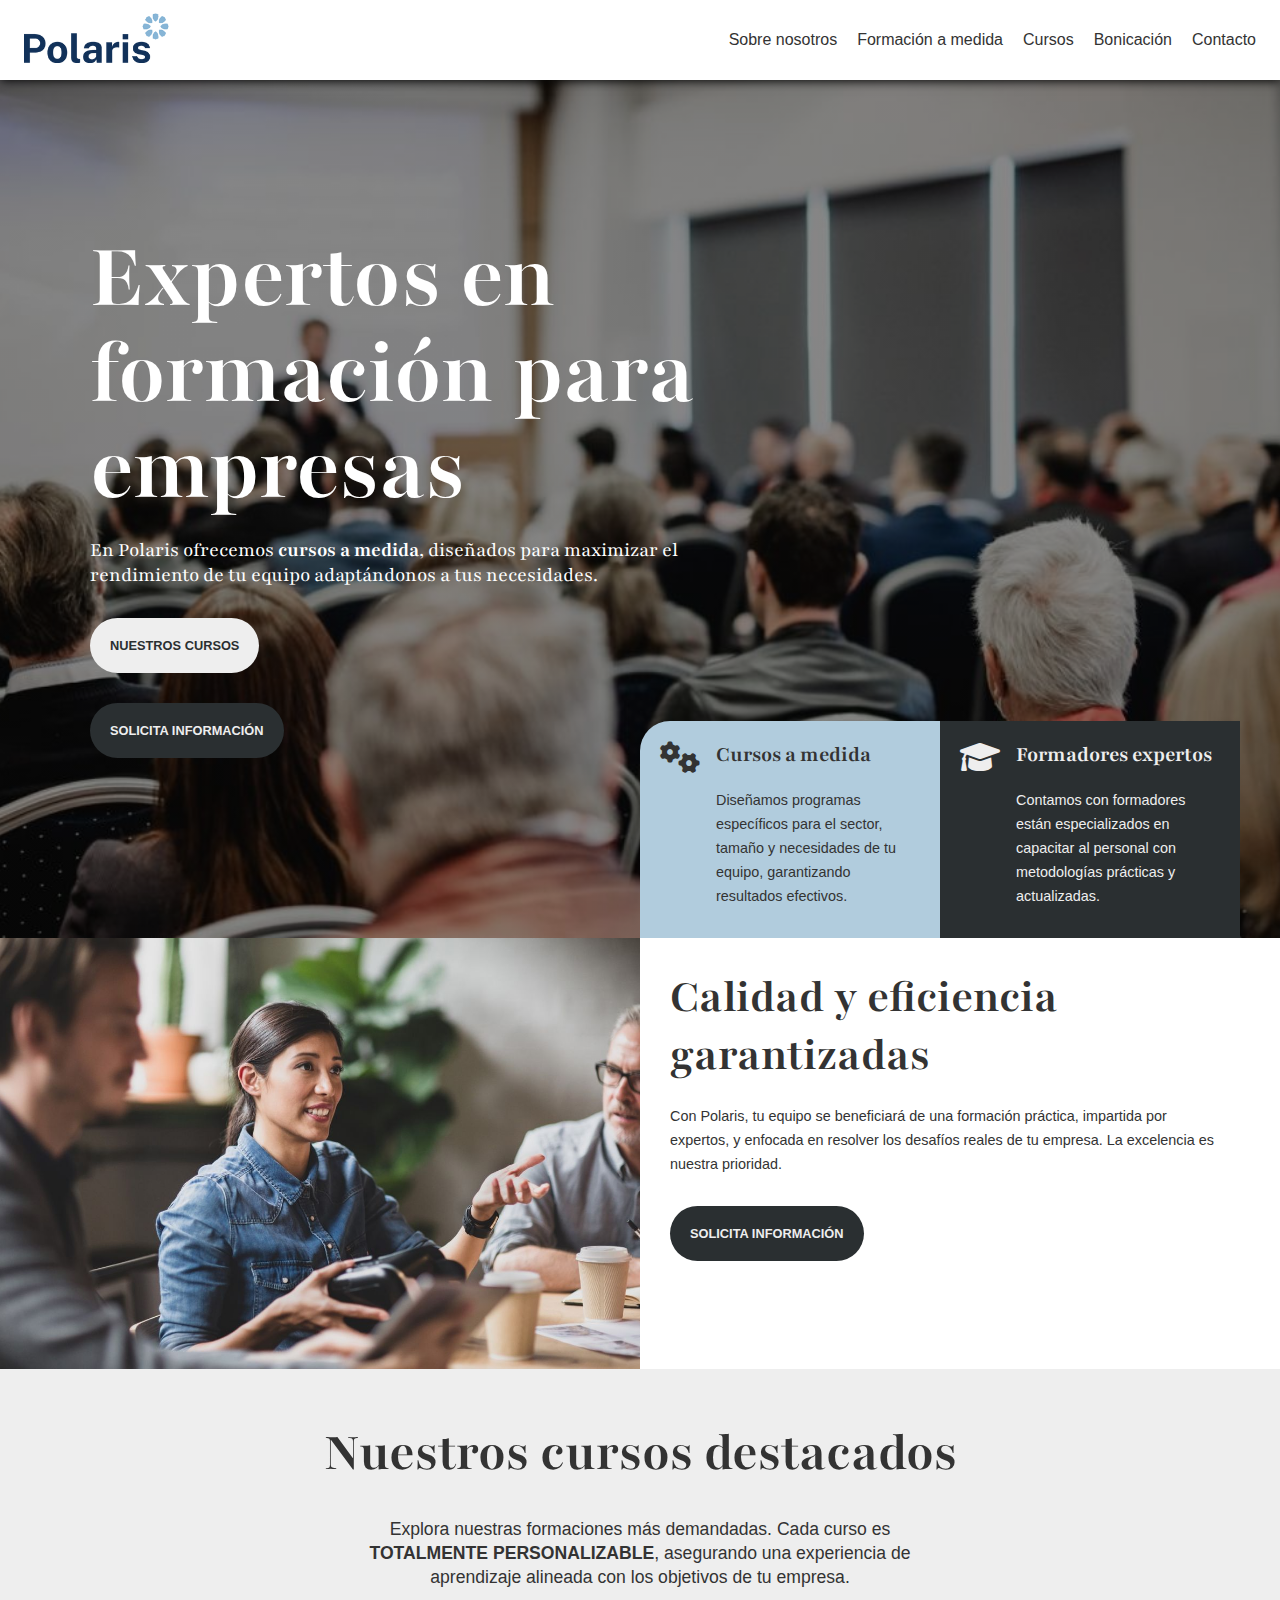
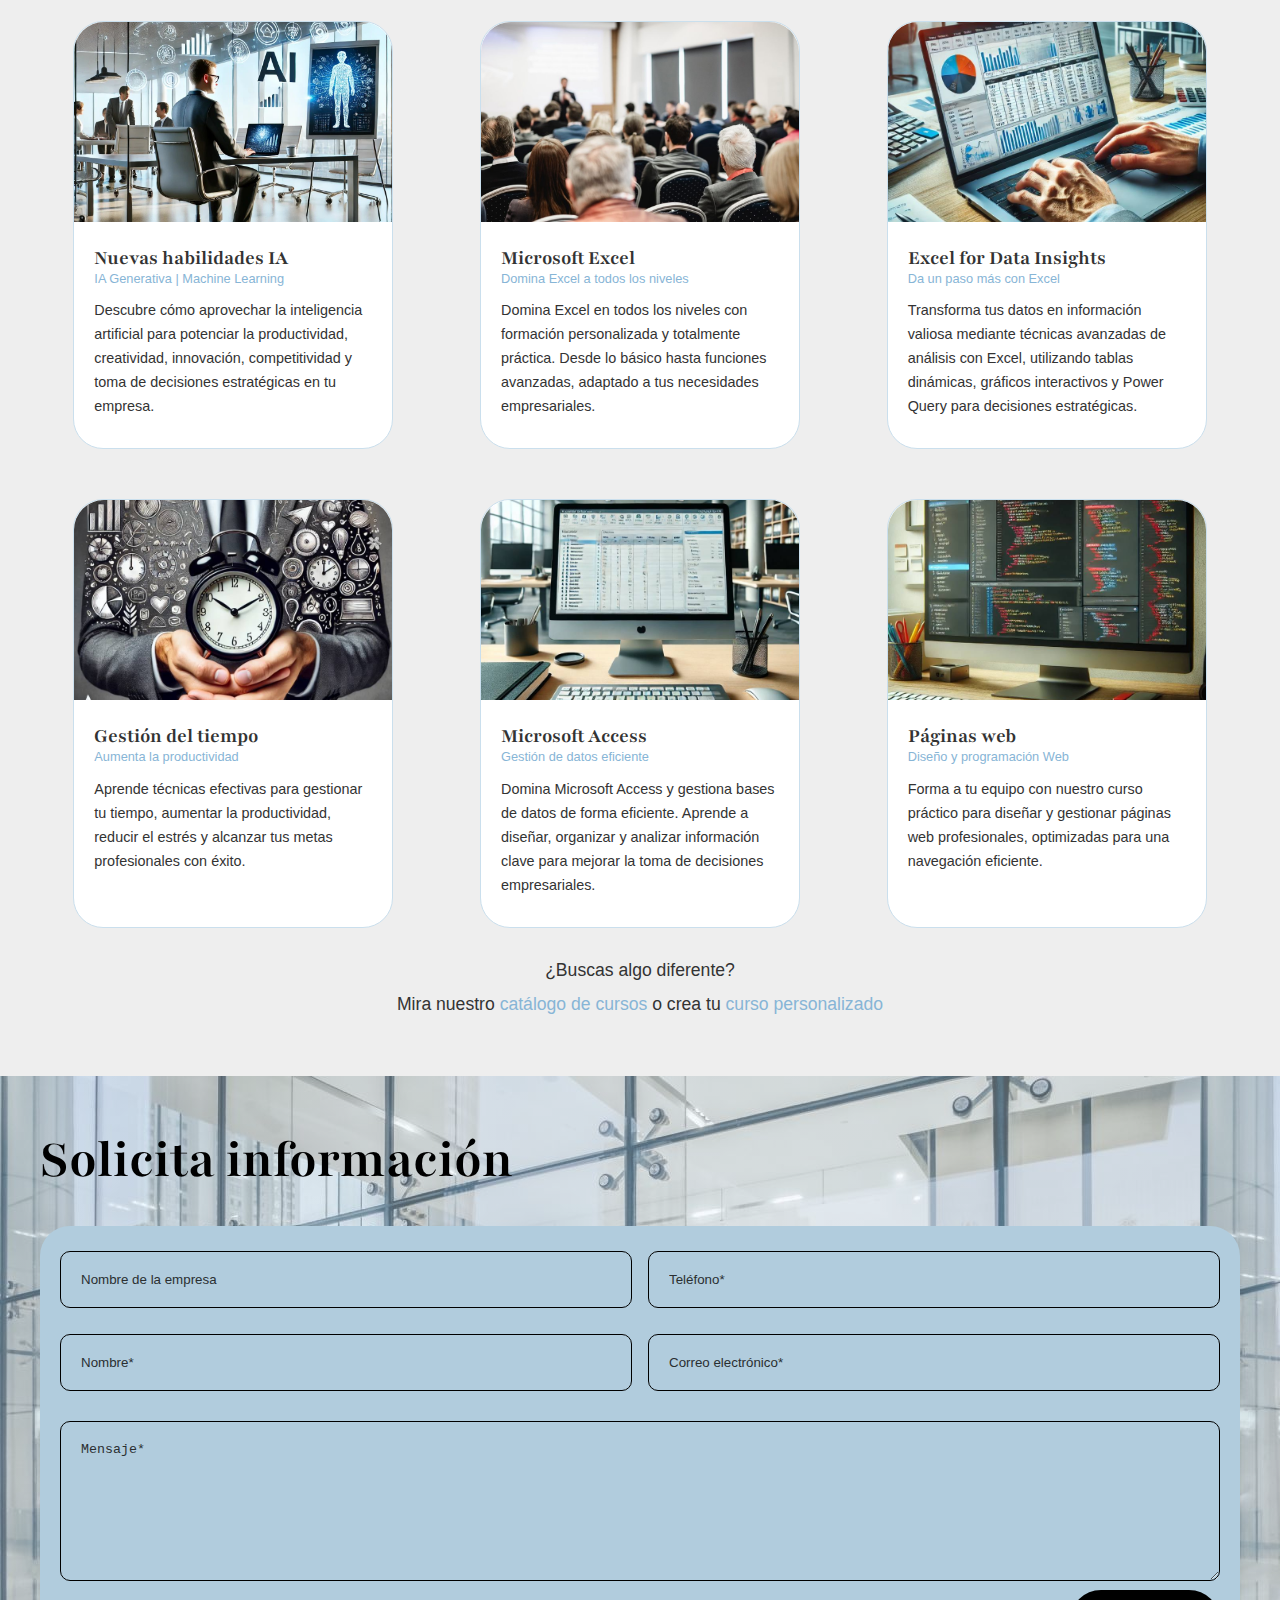
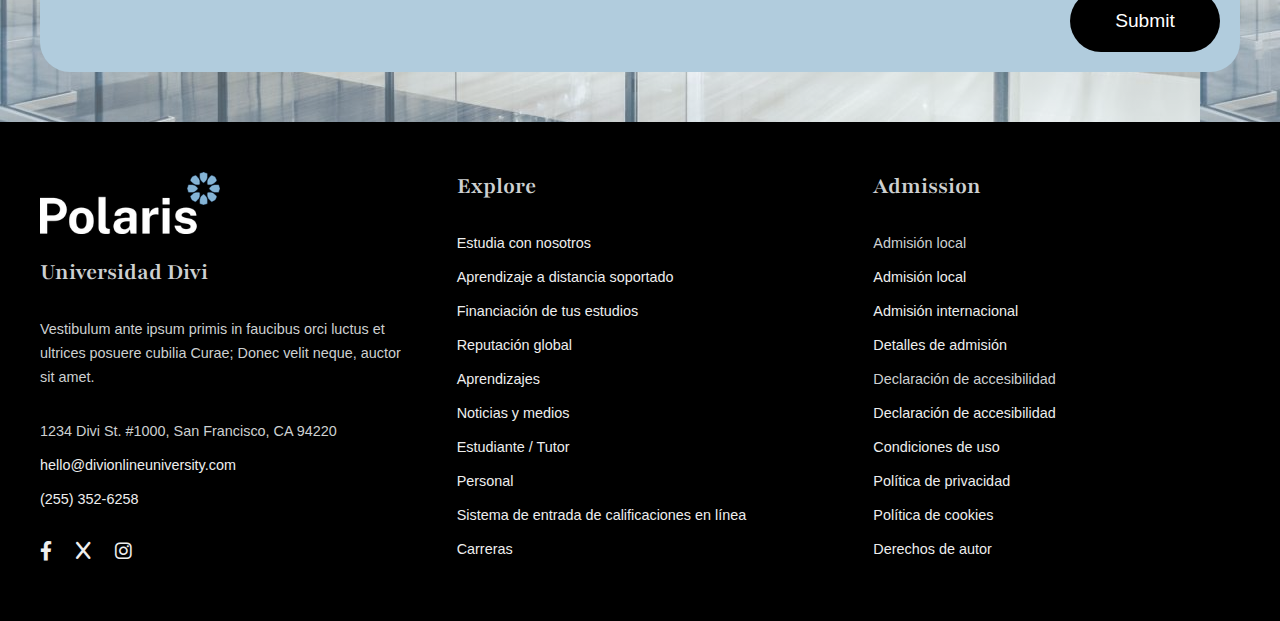
==== commit d8b08478: "Empezando a hacer cursos" ====
--- a/index.html
+++ b/index.html
@@ -40,7 +40,7 @@
         <ul class="nav-links">            
             <li><a href="./about.html">Sobre nosotros</a></li>
             <li><a href="./amedida.html">Formación a medida</a></li>
-            <li><a href="./blog.html">Cursos</a></li>
+            <li><a href="./cursos.html">Cursos</a></li>
             <li><a href="./contact.html">Bonicación</a></li>
             <li><a href="./contact.html">Contacto</a></li>            
         </ul>
@@ -50,7 +50,7 @@
     <ul class="nav-links">            
         <li><a href="./about.html">Sobre nosotros</a></li>
         <li><a href="./amedida.html">Formación a medida</a></li>
-        <li><a href="./blog.html">Cursos</a></li>
+        <li><a href="./cursos.html">Cursos</a></li>
         <li><a href="./contact.html">Bonicación</a></li>     
         <li><a href="./contact.html">Contacto</a></li>       
     </ul>
--- a/css/style.css
+++ b/css/style.css
@@ -124,6 +124,8 @@
     justify-content: space-between;
     align-items: center;
     position: relative;
+    box-shadow: 0 1px 10px black;
+    z-index: 1000;
     
 }
 header.main-header > * {
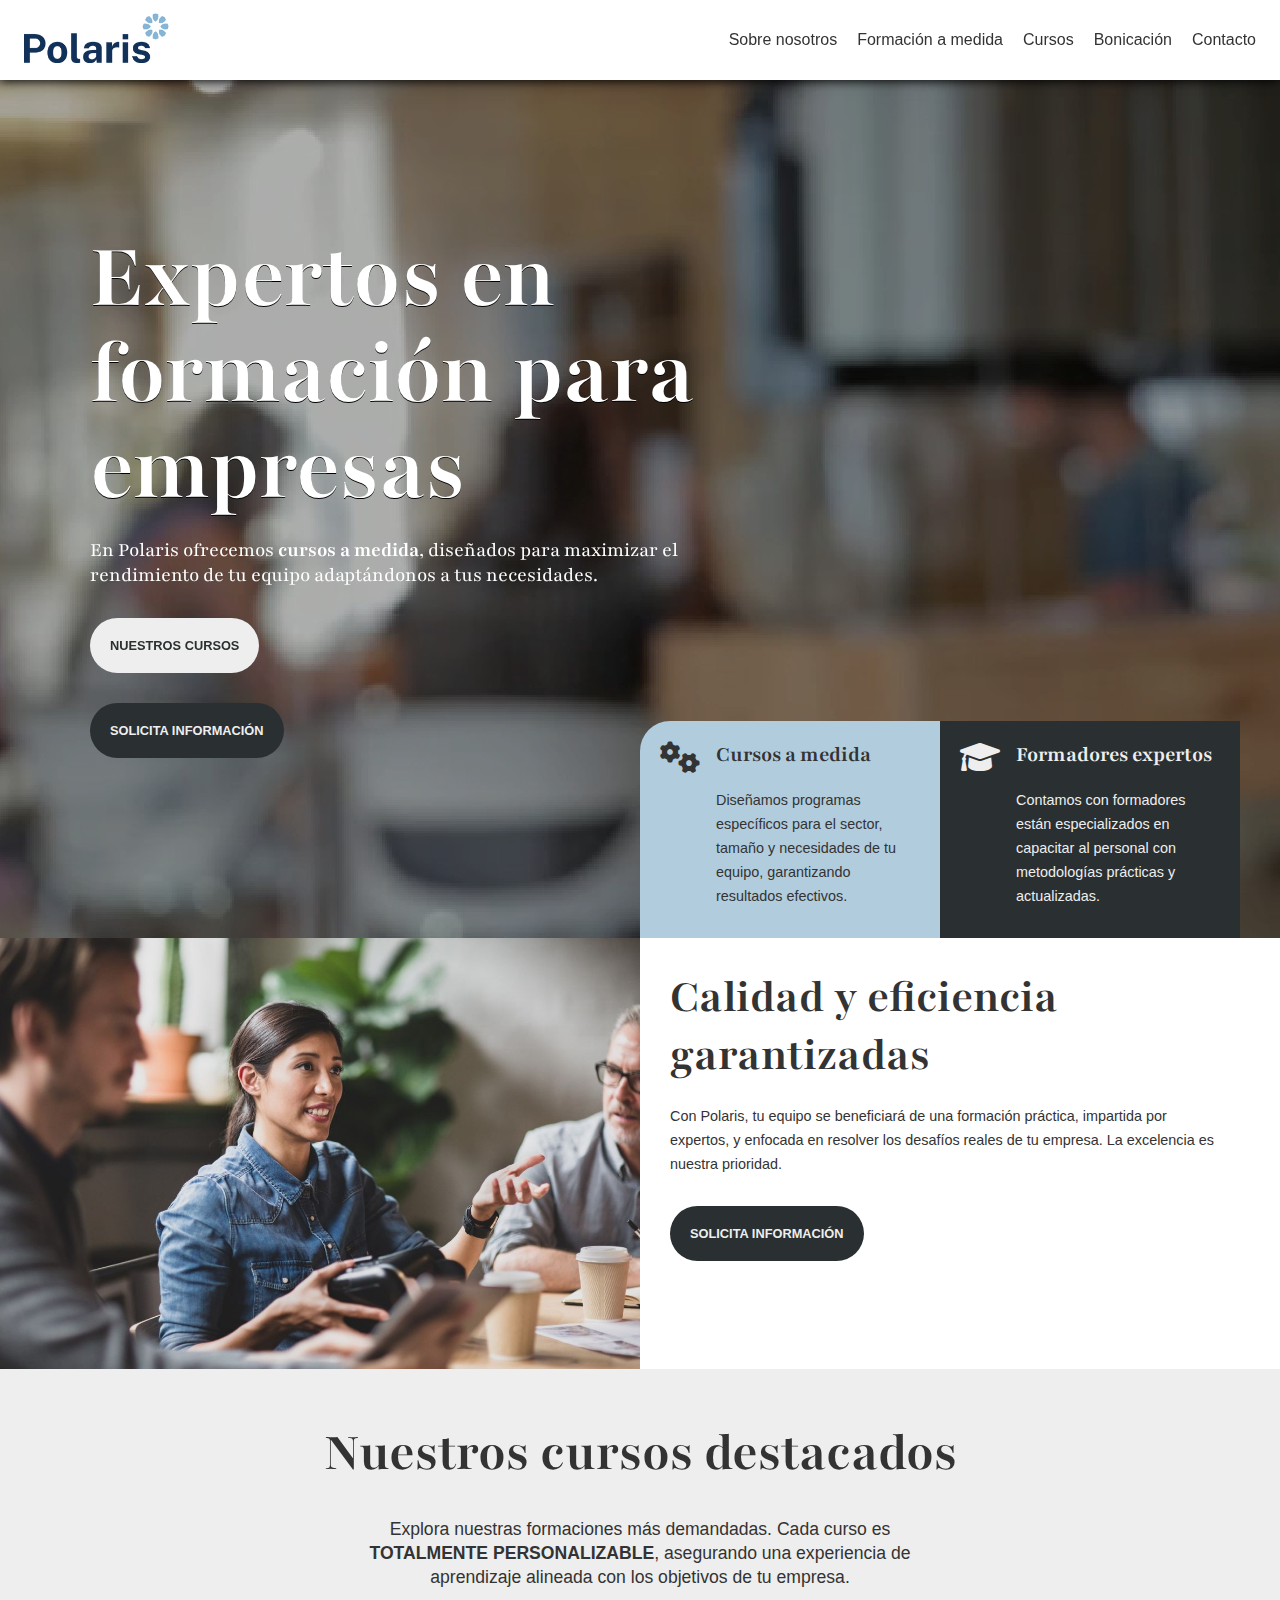
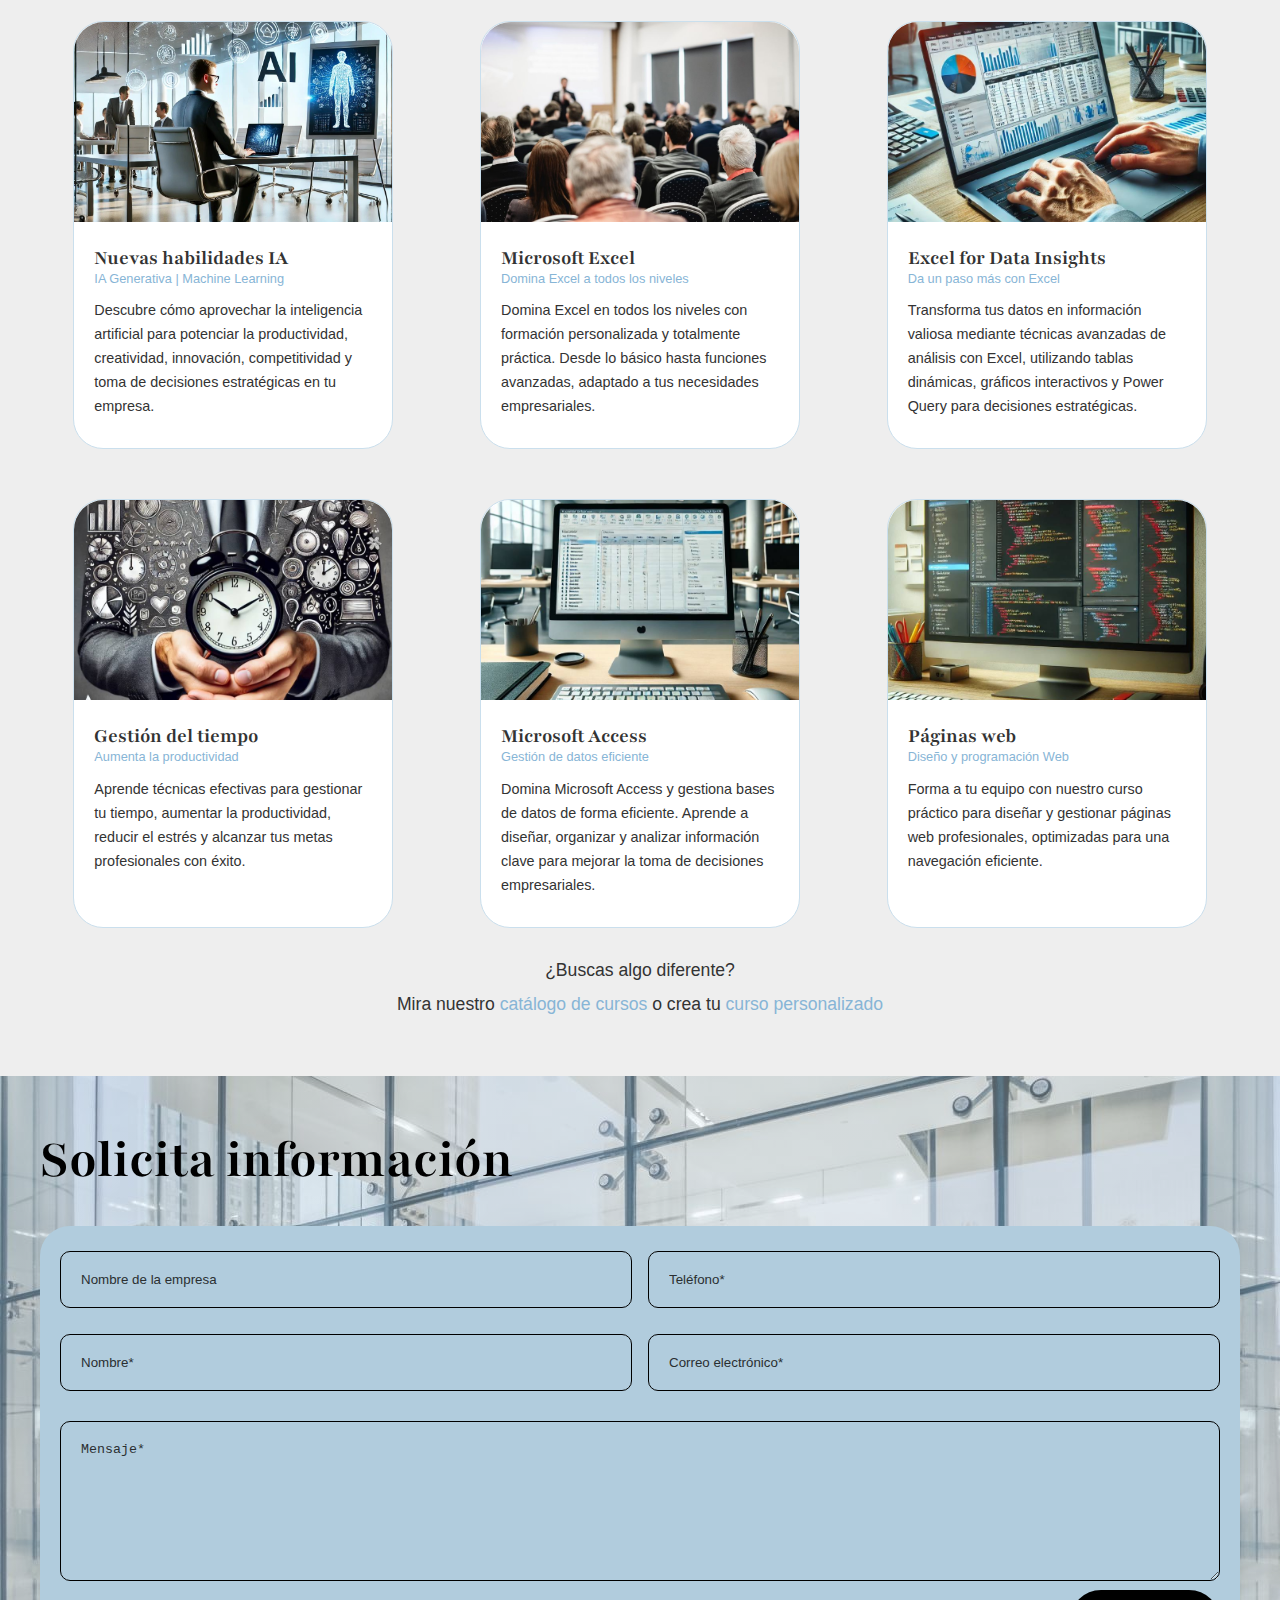
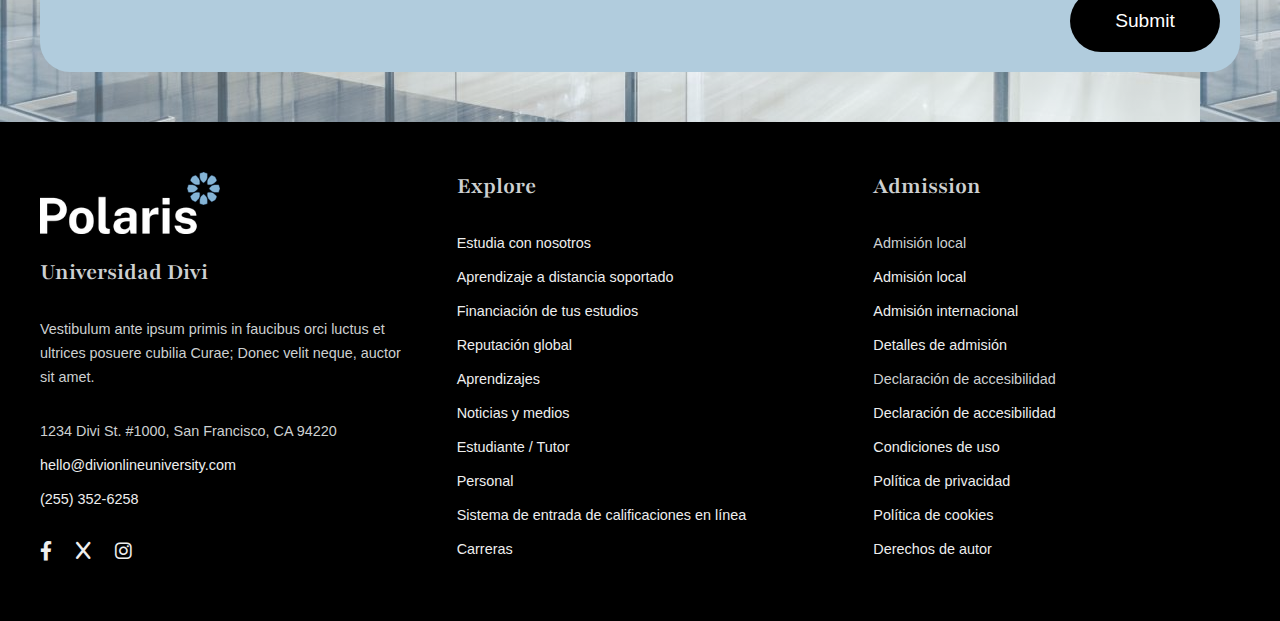
==== commit c9a19241: "Video" ====
--- a/index.html
+++ b/index.html
@@ -41,7 +41,7 @@
             <li><a href="./about.html">Sobre nosotros</a></li>
             <li><a href="./amedida.html">Formación a medida</a></li>
             <li><a href="./cursos.html">Cursos</a></li>
-            <li><a href="./contact.html">Bonicación</a></li>
+            <li><a href="./bonificacion.html">Bonicación</a></li>
             <li><a href="./contact.html">Contacto</a></li>            
         </ul>
     </nav>    
@@ -51,7 +51,7 @@
         <li><a href="./about.html">Sobre nosotros</a></li>
         <li><a href="./amedida.html">Formación a medida</a></li>
         <li><a href="./cursos.html">Cursos</a></li>
-        <li><a href="./contact.html">Bonicación</a></li>     
+        <li><a href="./bonificacion.html">Bonicación</a></li>     
         <li><a href="./contact.html">Contacto</a></li>       
     </ul>
 </nav>
@@ -59,6 +59,7 @@
 <script src="./js/menu.js"></script>
 <main>
 <section class="banner">
+    <video src="./img/office.mp4" muted autoplay loop class="banner-video" poster="./img/office.jpg"></video>
     <div class="section-container">
         <div class="banner-content">                   
             <div class="item">
--- a/css/home.css
+++ b/css/home.css
@@ -3,13 +3,25 @@
 .banner {
    
     color: var(--color-white);
-    background-image: linear-gradient(#0007,#0007),url("../img/meet01.jpg");
+    /* background-image: linear-gradient(#000,#000),url("../img/meet01.jpg"); */
+    background-image: linear-gradient(#000,#000);
     background-size: cover;
     background-position: center;
     background-repeat: no-repeat;    
     position: relative;
-    text-align: start;  
-
+    text-align: start; 
+    overflow: hidden; 
+
+
+}
+.banner-video {
+    position: absolute;
+    min-width: 100%;
+    min-height: 100%;
+    top: 50%;
+    left: 50%;
+    transform: translateX(-50%) translateY(-50%);
+    opacity: .7;
 
 }
 .banner-content {
@@ -19,6 +31,7 @@
     padding: 50px 20px;
     
 }
+
 
 
 .banner-content h1 {
@@ -27,7 +40,23 @@
     text-align: left;
     /* text-shadow: 0 0 3px black; */
     line-height: 4rem;
-    
+    text-shadow: 0 1px  0 #000;
+    animation-name: titulo;
+    animation-duration: 3s;
+    animation-fill-mode: forwards;
+    position: relative;
+    
+    animation-delay: 1;
+    
+    
+}
+@keyframes titulo {
+    from {
+        opacity: 0;
+    }
+    to {
+        opacity: 1;
+    }
 }
 
 .banner-content h3 {
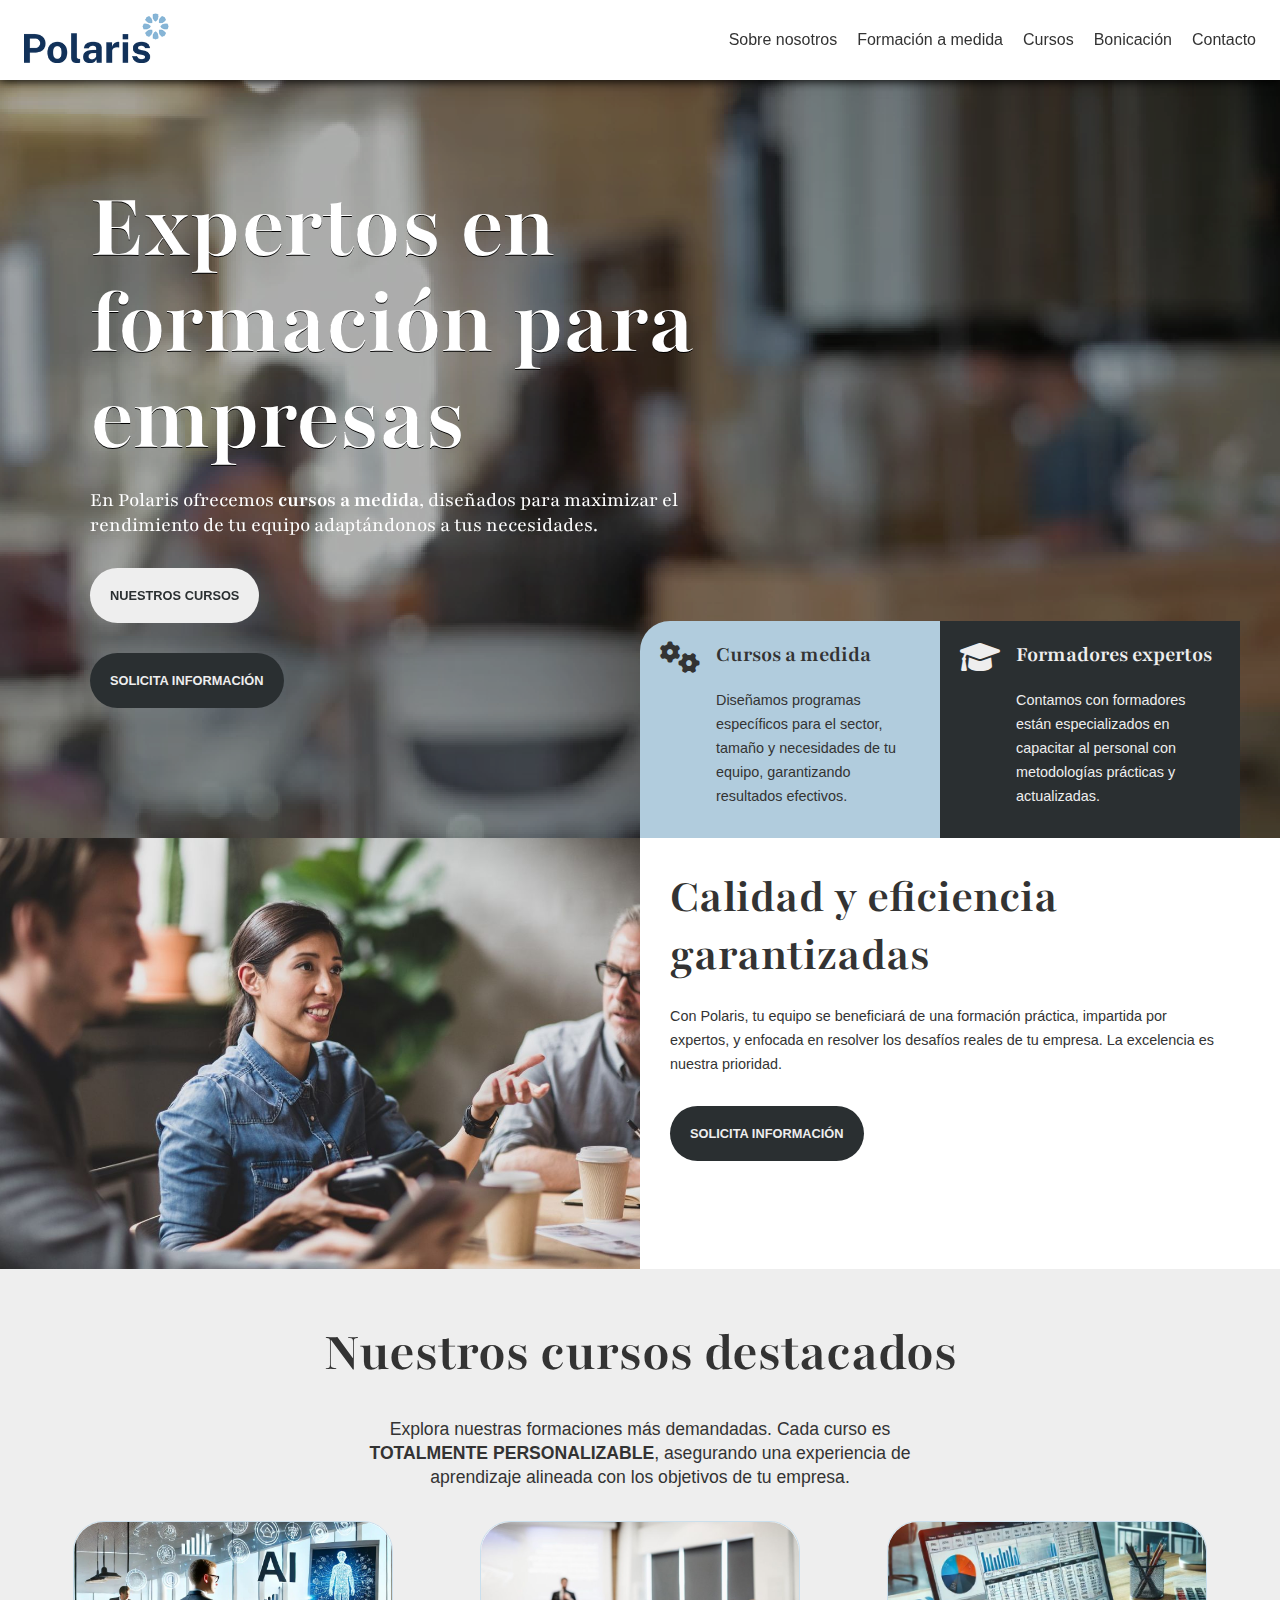
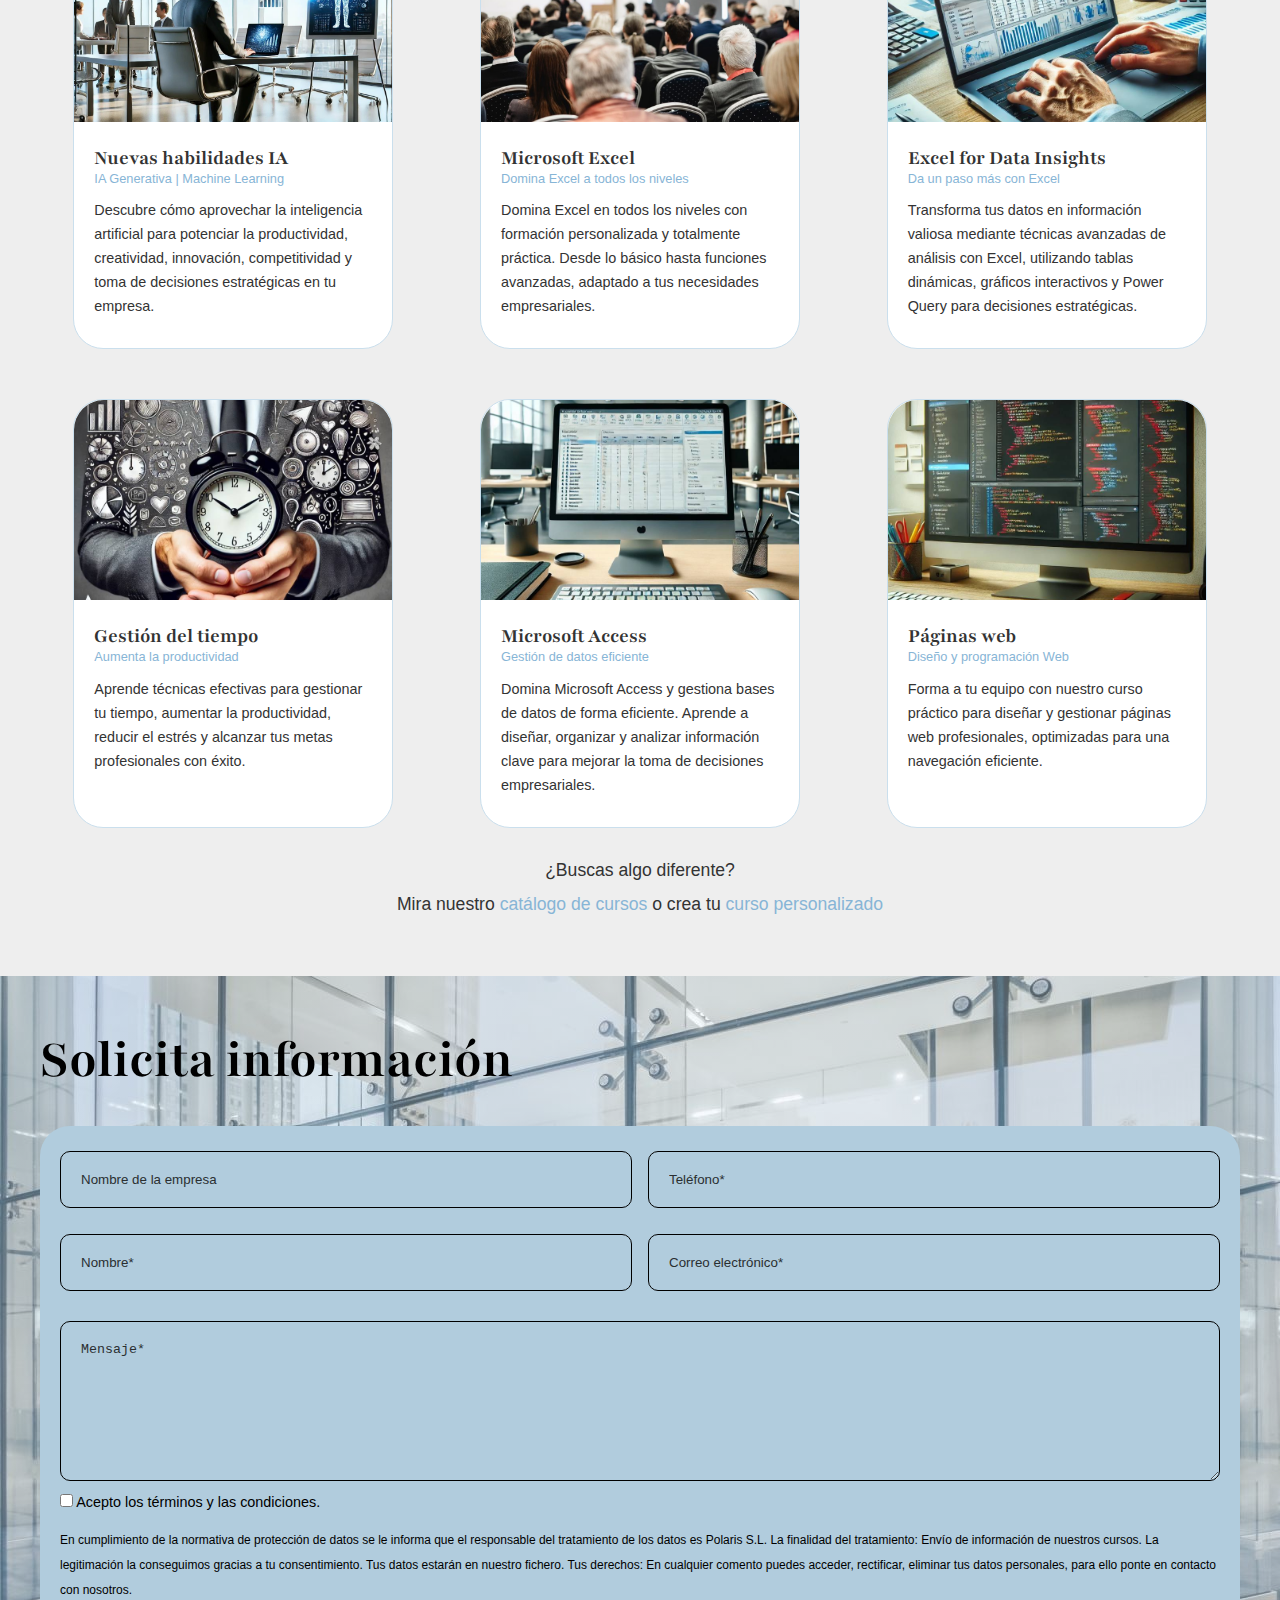
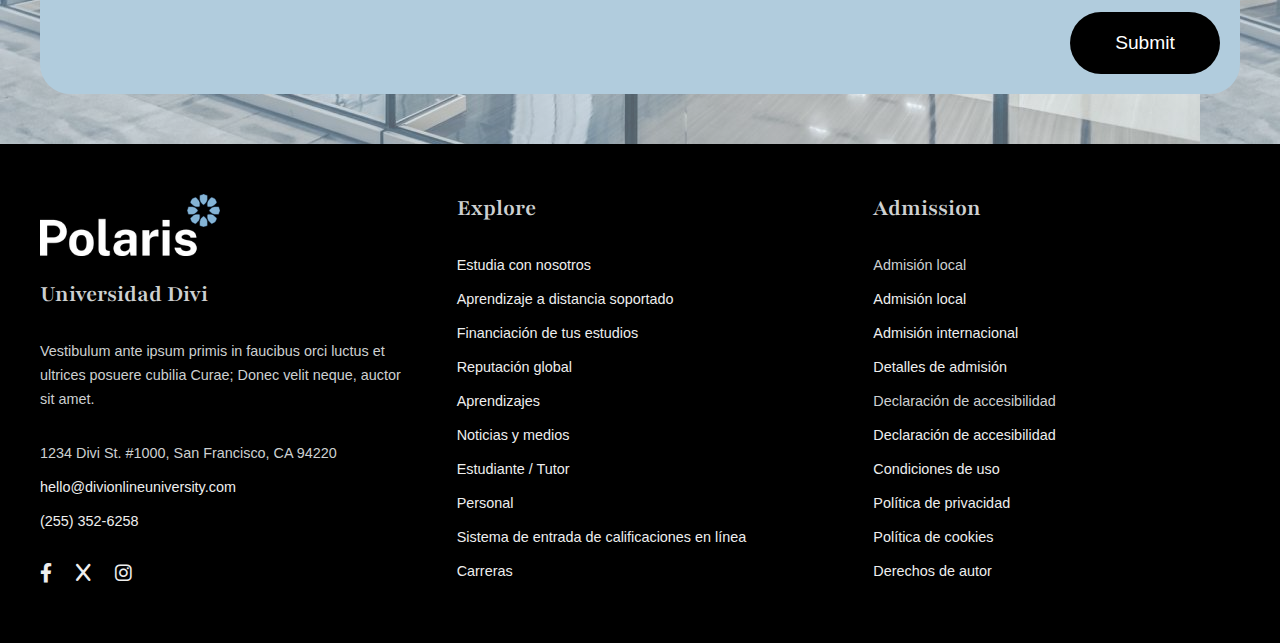
==== commit 2a5fc07f: "formularios con acpetación de envío de datos personales" ====
--- a/index.html
+++ b/index.html
@@ -177,6 +177,8 @@
                 <input type="email" name="email" placeholder="Correo electrónico*" required>
             </div>
             <textarea class="textareaContact" name="message" placeholder="Mensaje*" required></textarea>
+            <p><input type="checkbox" name="proteccion-datos" required> Acepto los términos y las condiciones.</p> 
+                <p><small>En cumplimiento de la normativa de protección de datos se le informa que el responsable del tratamiento de los datos es Polaris S.L. La finalidad del tratamiento: Envío de información de nuestros cursos. La legitimación la conseguimos gracias a tu consentimiento. Tus datos estarán en nuestro fichero. Tus derechos: En cualquier comento puedes acceder, rectificar, eliminar tus datos personales, para ello ponte en contacto con nosotros.</small></p>
             <div class="submitButton"><input type="submit" class="btnContact"></div>
         </form>
     </div> <!-- Container -->
--- a/css/home.css
+++ b/css/home.css
@@ -120,7 +120,7 @@
 
 @media (min-width: 980px) {
     .banner-content {
-        padding: 150px 50px;
+        padding: 100px 50px;
         
     }
 
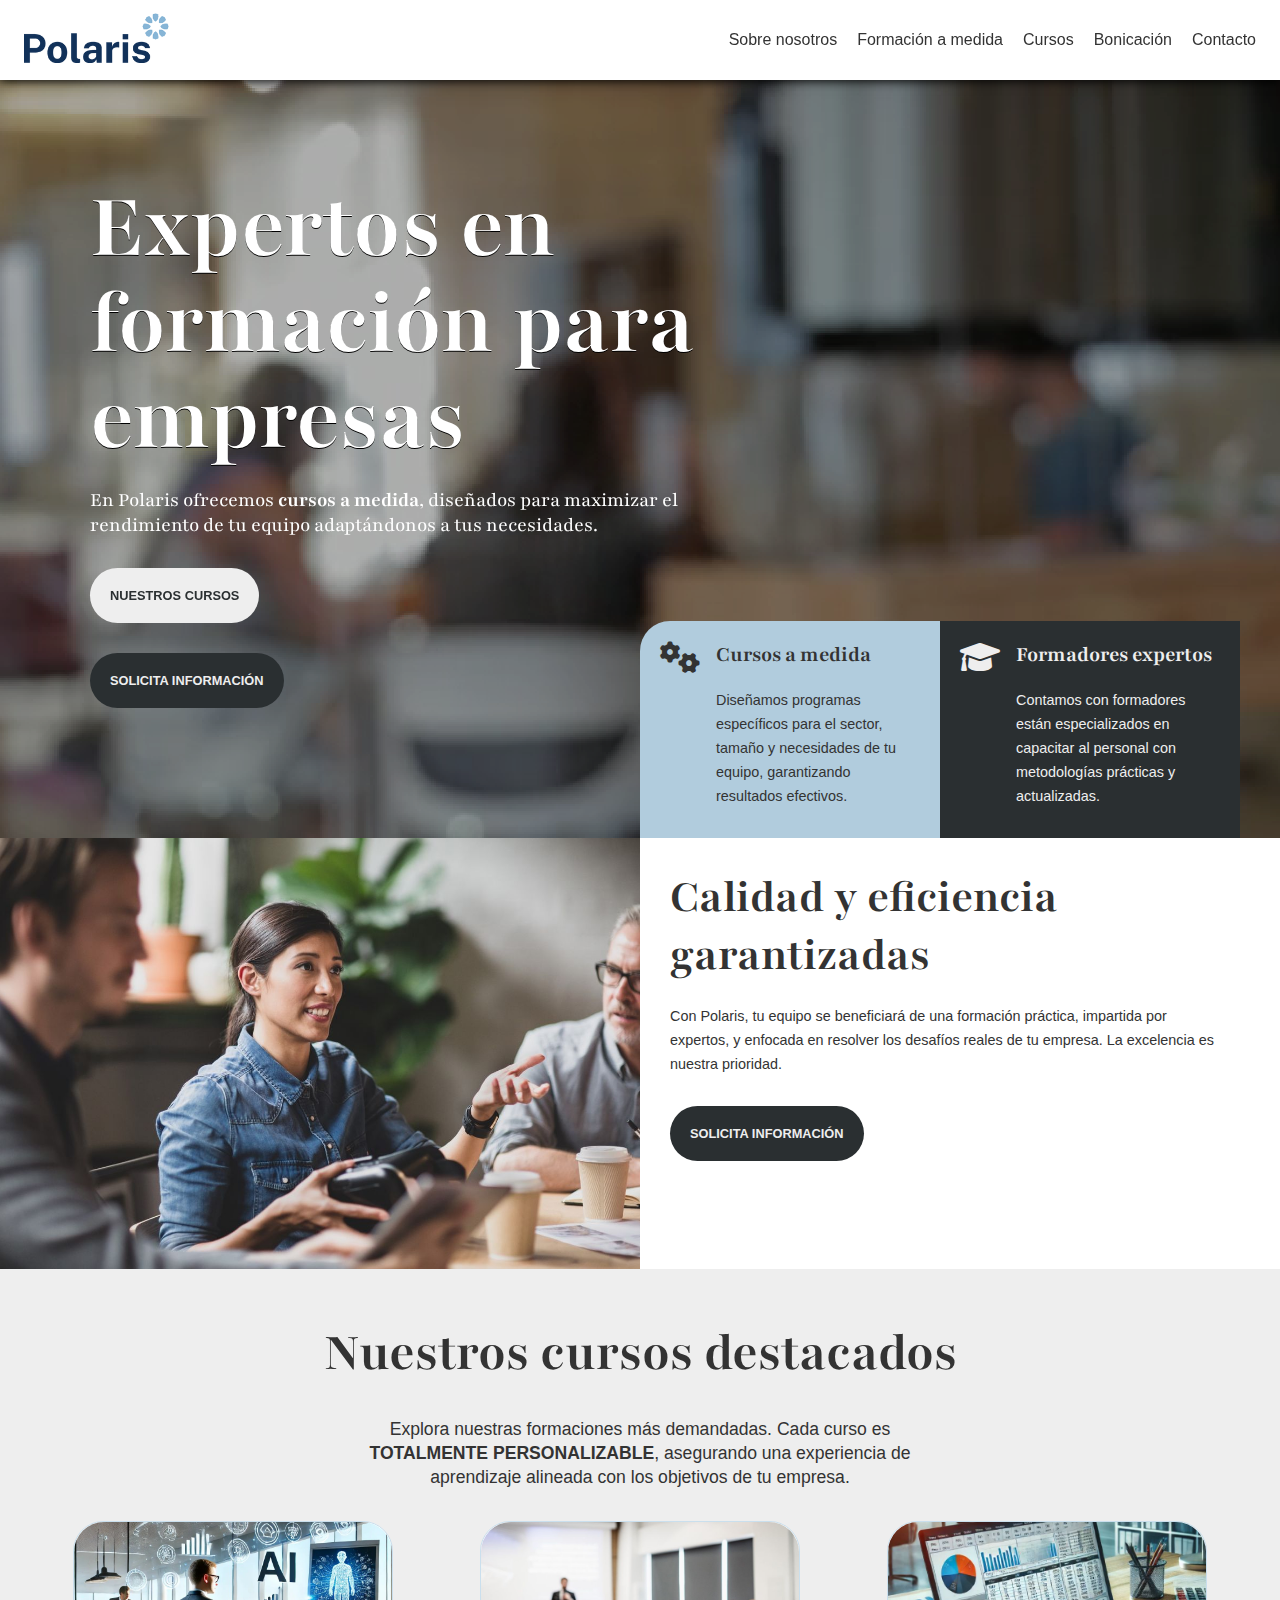
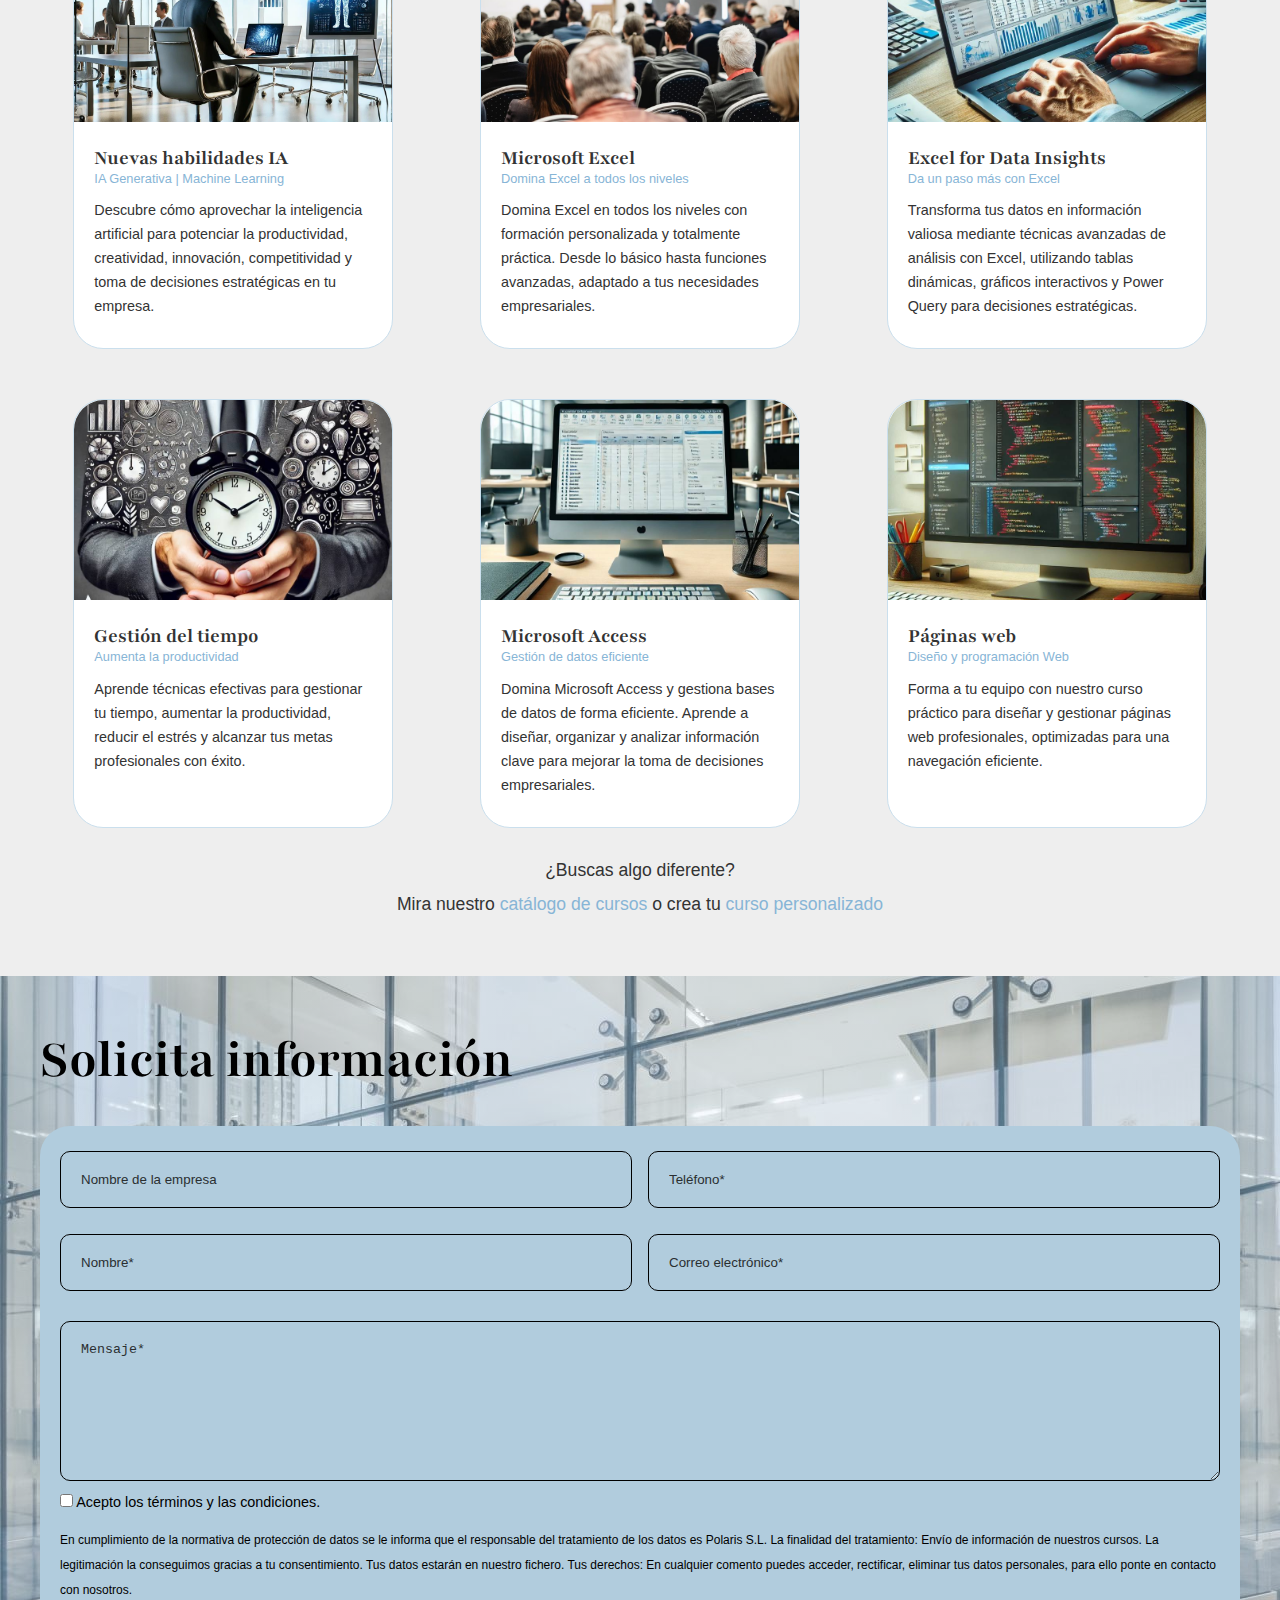
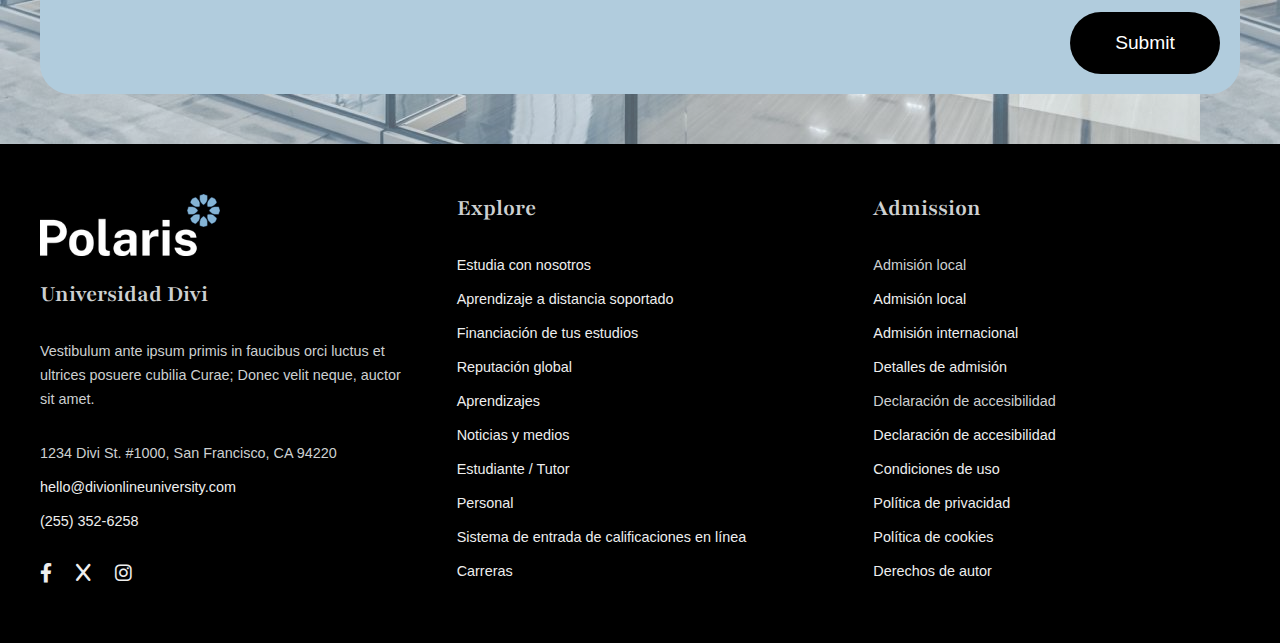
==== commit d1548712: "Optimizado todos los archivos CSS y pasados los test HTML" ====
--- a/index.html
+++ b/index.html
@@ -11,8 +11,8 @@
 
     <!-- Custom CSS -->
     <link rel="stylesheet" href="./css/style.css">    
-    <link rel="stylesheet" href="./css/home.css">    
-    <link rel="stylesheet" href="./css/footer.css">   
+    
+    
 
     <!-- Including jQuery -->
     <script src="https://code.jquery.com/jquery-3.6.0.min.js"></script>   
@@ -91,7 +91,7 @@
 <section class="students">     
     <div class="text-medio">         
         <div class="item image-container">        
-            <img class="students-image" src="./img/meet02.jpg">          
+            <img class="students-image" src="./img/meet02.jpg" alt="Chica hablando en una reunión de trabajo">          
         </div>                   
         <div class="text-medio-content">
             <h3>Calidad y eficiencia garantizadas</h3>
--- a/css/style.css
+++ b/css/style.css
@@ -204,6 +204,34 @@
 /*FORM*/
 
 /* Form Section */
+section.contact {
+    background-image: initial;
+}
+
+.contacto {
+    text-align: center;
+    margin: 50px 0;
+    display: flex;
+    flex-wrap: wrap;
+    justify-content: space-between;
+}
+.cont {
+    margin-bottom: 20px;
+    flex: 1 0 280px;
+}
+
+.cont h3 {
+    font-size: 1.5rem;
+    margin-bottom: 5px;
+}
+.cont a {
+    color: var(--color-dark-blue);
+    text-decoration: none;
+}
+.cont a:hover {
+    text-decoration: underline;
+}
+
 
 section.contact {
     
@@ -263,7 +291,6 @@
     font-size: 1.2rem;
     cursor: pointer;   
 }
-
 .cardsContact {
     display: flex;
     justify-content: space-around;
@@ -271,23 +298,20 @@
     padding: 20px;
     margin: 30px 80px;
 }
-
 .card {
     flex: 1;
     padding: 15px;
     border-radius: 8px;
 }
-
 .card h3 {
     margin: 0 0 10px;
     font-size: 1.2em;
 }
-
 .card p {
     margin: 5px 0;
 }
 @media (min-width: 980px) {
-    .formContact {           
+    .formContact { 
             
         max-width: initial;
     }
@@ -303,4 +327,770 @@
         flex: 1 1 400px;
     }
 
-}+}
+
+/*  ********************************* * *  * * * * * * * * *  *********************************************** */
+/*  ********************************* * *  *    HOME     * *  *********************************************** */
+/*  ********************************* * *  * * * * * * * * *  *********************************************** */
+
+
+.banner {
+    color: var(--color-white);
+    background-image: linear-gradient(#000,#000);
+    background-size: cover;
+    background-position: center;
+    background-repeat: no-repeat;    
+    position: relative;
+    text-align: start; 
+    overflow: hidden; 
+}
+.banner-video {
+    position: absolute;
+    min-width: 100%;
+    min-height: 100%;
+    top: 50%;
+    left: 50%;
+    transform: translateX(-50%) translateY(-50%);
+    opacity: .7;
+}
+.banner-content {
+    position: relative;
+    z-index: 2;
+    max-width: 750px;
+    padding: 50px 20px;    
+}
+.banner-content h1 {
+    font-size: 4rem;
+    color: var(--color-white);
+    text-align: left;
+    line-height: 4rem;
+    text-shadow: 0 1px  0 #000;
+    animation-name: titulo;
+    animation-duration: 3s;
+    animation-fill-mode: forwards;
+    position: relative;    
+    animation-delay: 1;    
+}
+@keyframes titulo {
+    from {
+        opacity: 0;
+    }
+    to {
+        opacity: 1;
+    }
+}
+.banner-content h3 {
+    font-size: 1.3rem;
+    /* margin-left: 160px; */
+    margin-top: 20px;
+    
+    font-weight: 400;    
+}
+/* HOME ---------------------------- SECCION CALIDAD Y EFICIENCIA */
+section.students {
+    background-color: var(--color-dark-gray);
+    padding: 0 30px;
+}
+.students-container {
+    background-color: var(--color-dark-gray);
+    padding: 20px;
+}
+.students-item {
+    padding: 20px;
+    border-radius: 30px 0 0 0;
+    display: flex;
+    gap: 16px;
+}
+.students-content > h4 {
+    font-size: 1.4rem;
+    margin-bottom: 20px;
+}
+.students-item:first-of-type {
+    background-color: var(--color-blue-gray);
+    color: var(--color-gray)
+}
+.students-item:last-of-type {
+    color: var(--color-light-gray);
+    background-color: var(--color-dark-gray);
+}
+.students-item i {
+    font-size: 2rem;
+}
+.students-image {
+    width: 100%;
+    border-radius: 0 0 30px 0;
+}
+.text-medio-content {
+    background-color: var(--color-white);
+    margin-top: 20px;
+    padding: 30px;
+    border-radius: 0 30px 0 0;
+    color: var(--color-gray);
+}
+.text-medio-content h3 {
+    font-size: 1.5rem;
+    margin-bottom: 20px;
+}
+/* HOME --------------------  SECCION CALIDAD Y EFICIENCIA QUERY */
+@media (min-width: 980px) {
+    .banner-content {
+        padding: 100px 50px;        
+    }    
+    .banner-content h1 {
+        font-size: 6rem; 
+        line-height: 6rem;       
+    }    
+    .banner-content h3 {
+        font-size: 1.3rem;        
+        margin-top: 20px;        
+        font-weight: 400;    
+    }
+    section.students {
+        padding: 0;        
+    }
+    .text-medio {
+        display: flex;
+    }
+    .text-medio > *{
+        flex: 1 1 50%;
+    }
+    .text-medio-content {
+        border-radius: 0;        
+    }
+    .text-medio-content h3 {
+        font-size: 3rem;        
+    }
+    .text-medio-content > * {
+        max-width: 550px;
+    }    
+    .students-container {
+        background-color: initial;
+        position: absolute;
+        bottom: 0;
+        right: 0;
+        display: flex;
+        justify-content: flex-end;
+        padding: initial;
+        
+    }
+    .students-container > * {
+        flex: 0 0 25%;
+    }
+    .students-item:last-of-type {
+        border-radius: 0;
+    }
+    .text-medio-flex {
+        display: flex;
+        justify-content: flex-start;
+    }
+    .text-medio-flex >  * {
+        flex: 0 0 300px;
+    }
+    div.text-medio-content {
+        margin: 0;
+    }
+    .students-image {
+       height: 100%;
+       border-radius: initial;
+       object-fit: cover;
+    }   
+
+}
+
+/* HOME -----------------------  SECCION CURSOS     */
+section.cursos {
+    background-color: var(--color-light-gray);
+    color: var(--color-gray);
+    padding: 50px 20px;    
+}
+.cursos-header {
+    text-align: center;    
+}
+.cursos-header p {
+    margin: 30px auto 20px;
+}
+.curso {
+    border-radius: 30px;
+    border: 1px solid var(--color-logo-sky);
+    margin: 0 auto 30px;
+    background-color: var(--color-white);
+    max-width: 320px;
+    
+}
+.curso img {
+    width: 100%;
+    border-radius: 30px 30px 0 0;
+    height: 200px;
+    object-fit: cover;
+}
+.curso-content {
+    padding: 20px;
+}
+.curso-content h3 {
+    font-size: 1.3rem;    
+}
+.curso-content h4 {
+    font-size: .8rem;   
+    font-weight: 400;
+    font-family: "Open Sans", Arial, sans-serif;
+    color: var(--color-dark-blue);
+    margin-bottom: .8rem;
+}
+.diferente {
+    text-align: center;
+}
+/* HOME -----------------------  SECCION CURSOS   QUERY  */
+
+@media (min-width: 980px) {
+    .cursos-flex {
+        display: flex;
+        gap: 20px;
+        flex-wrap: wrap;
+    }
+    .cursos-flex > * {
+        flex: 1 1 300px;
+    }
+    .cursos-header h2 {
+        font-size: 3.5rem;
+        
+    }
+    .cursos-header p {
+        font-size: 1.1rem;
+        max-width: 600px;
+        
+    }
+    .diferente p {
+        font-size: 1.1rem;
+        
+    }
+}
+
+/*  ********************************* * *  * * * * * * * * *  *********************************************** */
+/*  ********************************* * *  *    ABOUT    * *  *********************************************** */
+/*  ********************************* * *  * * * * * * * * *  *********************************************** */
+/* ABOUT ----------------------------------------- Banner */
+section.banner-about {
+    background-image: url("../img/meet01.jpg");
+    background-position: center;
+    background-size: cover;
+    padding-top: 150px;
+}  
+section.banner-about h1 {
+    background-color: var(--color-gray);
+    color: var(--color-white);
+    padding: 20px;
+    max-width: 90%;
+    border-radius: 0 30px 0 0;
+    font-size: 3rem;
+}
+/* ABOUT  ------------------------------------------- Formación medida */
+section.formacion-a-medida {
+    padding: 20px;
+}
+
+/* ABOUT  -------------------------------------------- poder formación */
+.poder-formacion {
+  background-color: var(--color-gray);
+  color: var(--color-light-gray);
+}
+.poder-flex-container > * {
+    flex: 0 1 50%;    
+}
+.poder-formacion .image-container > img {
+    width: 100%;
+    height: 100%;
+    object-fit: cover;
+}
+
+.poder-formacion-content h2 {
+    font-size: 2.5rem;
+    margin-bottom: 20px;
+}
+
+.poder-formacion-content {
+    padding: 20px;
+    max-width: 600px;
+}
+
+/* ABOUT ----------------------------------------------------- Por qué Elegirnos */
+
+section.elegirnos {
+    padding: 30px 20px;
+    background-color: var(--color-logo-sky);
+}
+section.elegirnos h2 {
+    font-size: 2.5rem;
+    margin-bottom: 20px;
+}
+section.elegirnos i {
+    font-size: 2.5rem;
+    color: var(--color-gray);
+}
+section.elegirnos header {
+    text-align: center;
+}
+.elegirnos-logo {
+    width: 100px;
+    -webkit-animation: fa-spin 15s infinite linear;
+    animation: fa-spin 15s infinite linear;
+    opacity: .5;
+}
+.elegirnos-logo:hover {
+    -webkit-animation: fa-spin 5s infinite linear;
+    animation: fa-spin 5s infinite linear;
+}
+
+.tarjeta-elegirnos {
+    display: flex;
+    align-items: center;
+    gap: 20px;
+    margin-bottom: 20px;
+}
+.tarjeta-elegirnos:nth-last-of-type(odd){
+    flex-direction: row-reverse;
+    text-align: right;
+}
+.tarjeta-elegirnos-content {
+    border: 1px solid black;
+    padding: 15px;
+    border-radius: 30px;
+}
+.tarjeta-elegirnos-content h3 {
+    margin-bottom: 10px;
+    font-size: 1.5rem;
+}
+
+
+/* ABOUT --------------------------------query */
+@media (min-width: 980px) {
+    section.banner-about {
+        padding-top: 200px;
+    }  
+    section.banner-about h1 {       
+        padding: 40px;
+        max-width: initial;        
+        font-size: 4rem;
+        border-radius: 0 60px 0 0;
+    }  
+
+    /* ABOUT -- QUERY ---------------------Formación a medida */
+    section.formacion-a-medida {
+        padding: 60px;
+    }
+    section.formacion-a-medida h2 {
+        font-size: 3rem;
+        max-width: 80%;
+    }
+
+
+    /* ABOUT -- QUERY ---------------------formación */
+
+    .poder-flex-container {
+        display: flex;   
+    }  
+   
+    
+    .poder-formacion-content h2 {
+        font-size: 3rem;
+        margin-bottom: 30px;
+    }
+    
+    .poder-formacion-content {
+        padding: 50px;
+        max-width: 600px;
+    }
+
+    /* ABOUT -- QUERY --------------------- Por qué Elegirnos */
+
+    section.elegirnos {
+        padding: 40px;
+        background-color: var(--color-logo-sky);
+    }
+
+    .elegirnos-flex-container {
+        display: flex;
+        gap: 50px;
+    }
+    .elegirnos-flex-container > * {
+        flex: 1 1 50%;
+    }   
+    section.elegirnos h2 {
+        font-size: 3rem;
+        margin-bottom: 60px;
+        text-align: left;        
+    }    
+    .elegirnos-logo {
+        width: 300px;        
+    }
+    .elegirnos-logo:hover {
+        -webkit-animation: fa-spin 5s infinite linear;
+        animation: fa-spin 5s infinite linear;
+    }
+    .tarjeta-elegirnos {
+        display: flex;
+        align-items: center;
+        gap: 20px;
+        margin-bottom: 20px;
+    }
+    .tarjeta-elegirnos:nth-last-of-type(odd){
+        flex-direction: row-reverse;
+        text-align: right;
+    }
+    .tarjeta-elegirnos-content {
+        border: 1px solid black;
+        padding: 15px;
+        border-radius: 30px;
+    }
+    .tarjeta-elegirnos-content h3 {
+        margin-bottom: 10px;
+        font-size: 1.5rem;
+    }
+}
+/*  ********************************* * *  * * * * * * * * *  *********************************************** */
+/*  ********************************* * *  *   A MEDIDA  * *  *********************************************** */
+/*  ********************************* * *  * * * * * * * * *  *********************************************** */
+
+section.amedida {
+    padding: 30px 20px;
+    background-color: var(--color-white);
+}
+
+section.amedida h1 {
+    font-size: 3rem;
+    line-height: 2.5rem;
+    margin-bottom: 30px;
+}
+
+/* A MEDIDA -----------------------------------------   Configurar curso */
+
+section.configurar-curso h2 {
+    background-color: var(--color-dark-gray);
+    color: var(--color-light-gray);
+    padding: 20px;
+    font-size: 2.5rem;
+   
+}
+.left-column-configurar-curso img {
+    width: 100%;
+    height: 100%;
+    object-fit: cover;
+    margin-bottom: -4px;
+}
+.right-column-configurar-curso {
+    padding: 20px;
+    background-color: var(--color-green);
+}
+.configurar-curso-content > p {
+    margin-bottom: 30px;
+}
+
+.right-column-configurar-curso a {
+    color: var(--color-logo-navy);
+    font-weight: 700;
+}
+.tarjeta-configurar-curso {
+    margin-bottom: 30px;
+}
+.tarjeta-configurar-curso h3{
+    font-size: 1.5rem;
+    margin-bottom: 5px;
+}
+.tarjeta-configurar-curso i{
+    font-size: 1.1rem;
+    color: var(--color-gray);
+}
+
+/* A MEDIDA --------------------------------------  Formulario contact-amedida*/
+section.contact.contact-amedida {
+    background-image: initial;
+
+}
+/* A MEDIDA --------------------------------------  QUERY*/
+@media (min-width: 980px) {
+    /* A medida*/
+    section.amedida {
+        padding: 60px;
+    }
+
+    section.amedida h1 {
+        font-size: 4rem;
+        line-height: 4rem;
+        
+    }
+    /* A MEDIDA --------------------------------------  QUERY Configurar curso */
+    .flex-configurar-curso {
+        display: flex;
+        overflow: hidden;
+    }
+    .flex-configurar-curso > * {
+        flex: 1 1 50%;
+    }
+
+    section.configurar-curso h2 {
+        text-align: right;
+        padding: 50px;
+        font-size: 4rem;
+        /* margin: 0 0 0; */
+    }
+    .configurar-curso-content {
+        max-width: 600px;
+    }
+    .right-column-configurar-curso {
+        padding: 60px 50px;        
+    }
+    .configurar-curso-content > p {
+        margin-bottom: 50px;
+    }   
+    .tarjeta-configurar-curso h3{
+        font-size: 2rem;
+        margin-bottom: 5px;
+    }
+    .tarjeta-configurar-curso i{
+        font-size: 1.5rem;       
+    }
+    
+   
+}
+
+/*  ********************************* * *  * * * * * * * * *  *********************************************** */
+/*  ********************************* * *  *    CURSOS   * *  *********************************************** */
+/*  ********************************* * *  * * * * * * * * *  *********************************************** */
+
+section.catalogo {
+    padding: 30px 20px;
+    background-color: var(--color-white);
+}
+section.catalogo h1 {
+    font-size: 3rem;
+    line-height: 2.5rem;
+    margin-bottom: 30px;
+}
+.tarjeta-catalogo {
+    padding: 20px;
+}
+.tarjeta-catalogo h2 {
+    margin-bottom: 10px;
+}
+.tarjeta-catalogo ul {
+    padding-left: 30px;
+    
+}
+.tarjeta-catalogo li {
+    list-style-image: url(../icon/star-cyan-list.png);
+    margin-bottom: 10px;;
+
+}
+.tarjeta-catalogo img {
+   
+    width: 100%;
+    height: 200px;
+    object-fit: cover;
+    object-position: center;
+    border-radius: 30px;
+    box-shadow: 5px 5px 5px grey;
+}
+
+@media (min-width: 720px) { 
+    section.catalogo {
+        padding: 60px;
+       
+    }
+    section.catalogo h1 {
+        font-size: 4rem;
+        line-height: 4rem;
+        
+    }
+
+    .tarjeta-catalogo {
+        display: flex;
+        gap: 2rem;
+    }
+    .tarjeta-catalogo:nth-last-of-type(odd){
+        flex-direction: row-reverse;
+    }
+    .tarjeta-catalogo > * {
+        flex: 0 0 50%;
+        overflow: hidden;
+    }
+
+    .tarjeta-catalogo img {
+        
+        height: 250px;
+        object-fit: cover;
+        object-position: center;
+    }
+
+}
+
+/*  ********************************* * *  * * * * * * * * *  *********************************************** */
+/*  ********************************* * *  *BONIFICACIÓN * *  *********************************************** */
+/*  ********************************* * *  * * * * * * * * *  *********************************************** */
+/* Bonificacion */
+section.bonificacion {
+    padding: 30px 20px;
+    background-color: var(--color-white);
+}
+
+section.bonificacion h1 {
+    font-size: 3rem;
+    line-height: 3rem;
+    margin-bottom: 30px;
+}
+
+.tarjeta-beneficios figure img {
+    display: none;
+}
+.banner-bonificaciones {
+    padding: 80px 20px;
+    color: var(--color-white);
+    background-image: url(../icon/top.png),url(../icon/bottom.png),linear-gradient(#0008,#0008),url(../img/office1.jpg);
+    background-repeat: no-repeat;
+    background-size: 100% , 100%, cover, cover;
+    background-position: top , bottom, center, center;
+}
+.banner-bonificaciones h3 {
+    font-size: 1.5rem;
+    text-align: center;
+}
+
+.agora {
+    background-color: white;
+    padding: 30px 20px;
+}
+.agora h2 {
+    font-size: 1.8rem;
+    line-height: 1.8rem;
+    margin-bottom: 1rem;
+}
+.agora img {
+    height: 30px;
+    
+}
+@media (min-width: 720px) { 
+    section.bonificacion {
+        padding: 60px;
+       
+    }
+    section.bonificacion h1 {
+        font-size: 4rem;
+        line-height: 4rem;
+        
+    }
+
+    .tarjeta-beneficios {
+        display: flex;
+        gap: 2rem;
+        margin: 2rem 0;
+
+        
+    }
+    .tarjeta-beneficios:last-of-type {
+        margin-bottom: 0;
+    }
+    .tarjeta-beneficios:nth-last-of-type(odd){
+        flex-direction: row-reverse;
+    }
+    .tarjeta-beneficios > * {
+        flex: 1 1 50%;
+        /* background-color: red; */
+        overflow: hidden;
+    }
+    
+    .tarjeta-beneficios figure img {
+        display: inline;
+        height: 250px;
+        width: 100%;
+        object-fit: cover;
+        border-radius: 30px;
+    }
+
+    .contenido-beneficios h2 {
+        margin-bottom: 10px;
+    }
+
+
+    .banner-bonificaciones {
+        padding: 200px;
+    }
+    .banner-bonificaciones h3 {
+        font-size: 2rem;
+        
+    }
+    .agora {
+        background-color: white;
+        padding: 60;
+    }
+    .agora h2 {
+        font-size: 3rem;
+        line-height: 3rem;
+        margin-bottom: 1rem;
+    }
+    .agora img {
+        height: 50px;
+        
+}
+
+
+
+
+/* FOOTER */
+
+  
+.footer {
+    background-color: #000;
+    color: #cdd0d1;
+    padding: 30px;
+}
+.footer a {
+  color: var(--color-light-gray);
+  text-decoration: none;
+}
+.footer a:hover {
+  color: var(--color-white);
+  text-decoration: none;
+}
+.footer p {
+  margin-bottom: 10px;;
+}
+.footer .logo-blanco {
+  width: 180px;
+  margin-bottom: 20px;
+}
+
+.footer-title {
+  margin-bottom: 30px;
+}
+
+.footer-contact {
+  padding: 20px 0;
+}
+
+.footer-column {
+  padding: 20px 0;
+}
+
+.footer-column:not(:first-of-type) {  
+  border-top: 1px solid var(--color-dark-gray);
+}
+.social a {
+  margin-right: 20px;
+  font-size: 1.2rem;
+}
+
+@media (min-width: 980px) {
+  .footer-container {
+    display: flex;
+    gap: 50px;
+    justify-content: space-between;
+  }
+  .footer-column {
+    flex: 1 1 300px;
+    border-top: initial;
+  }
+  .footer-column:not(:first-of-type) {  
+    border-top: 0;
+  }
+  .footer-title {
+    font-size: 1.5rem;
+  }
+}
